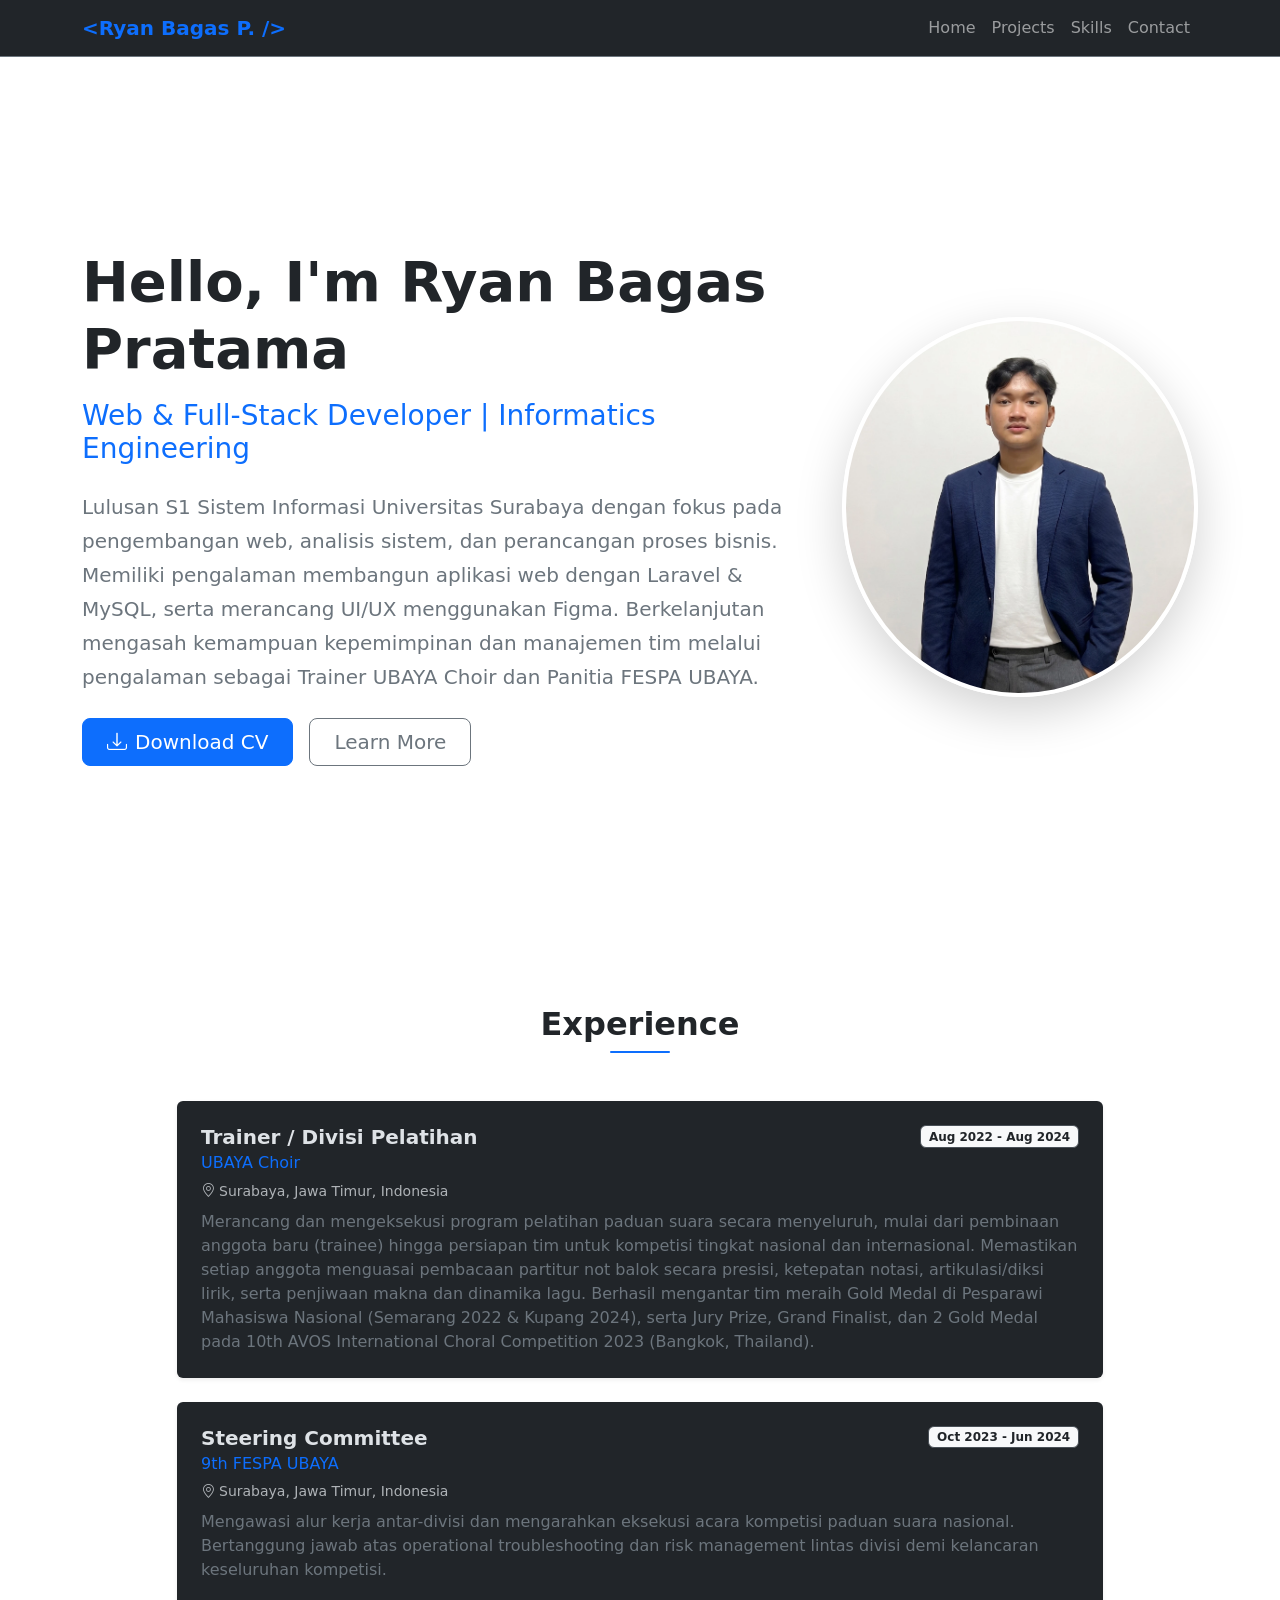
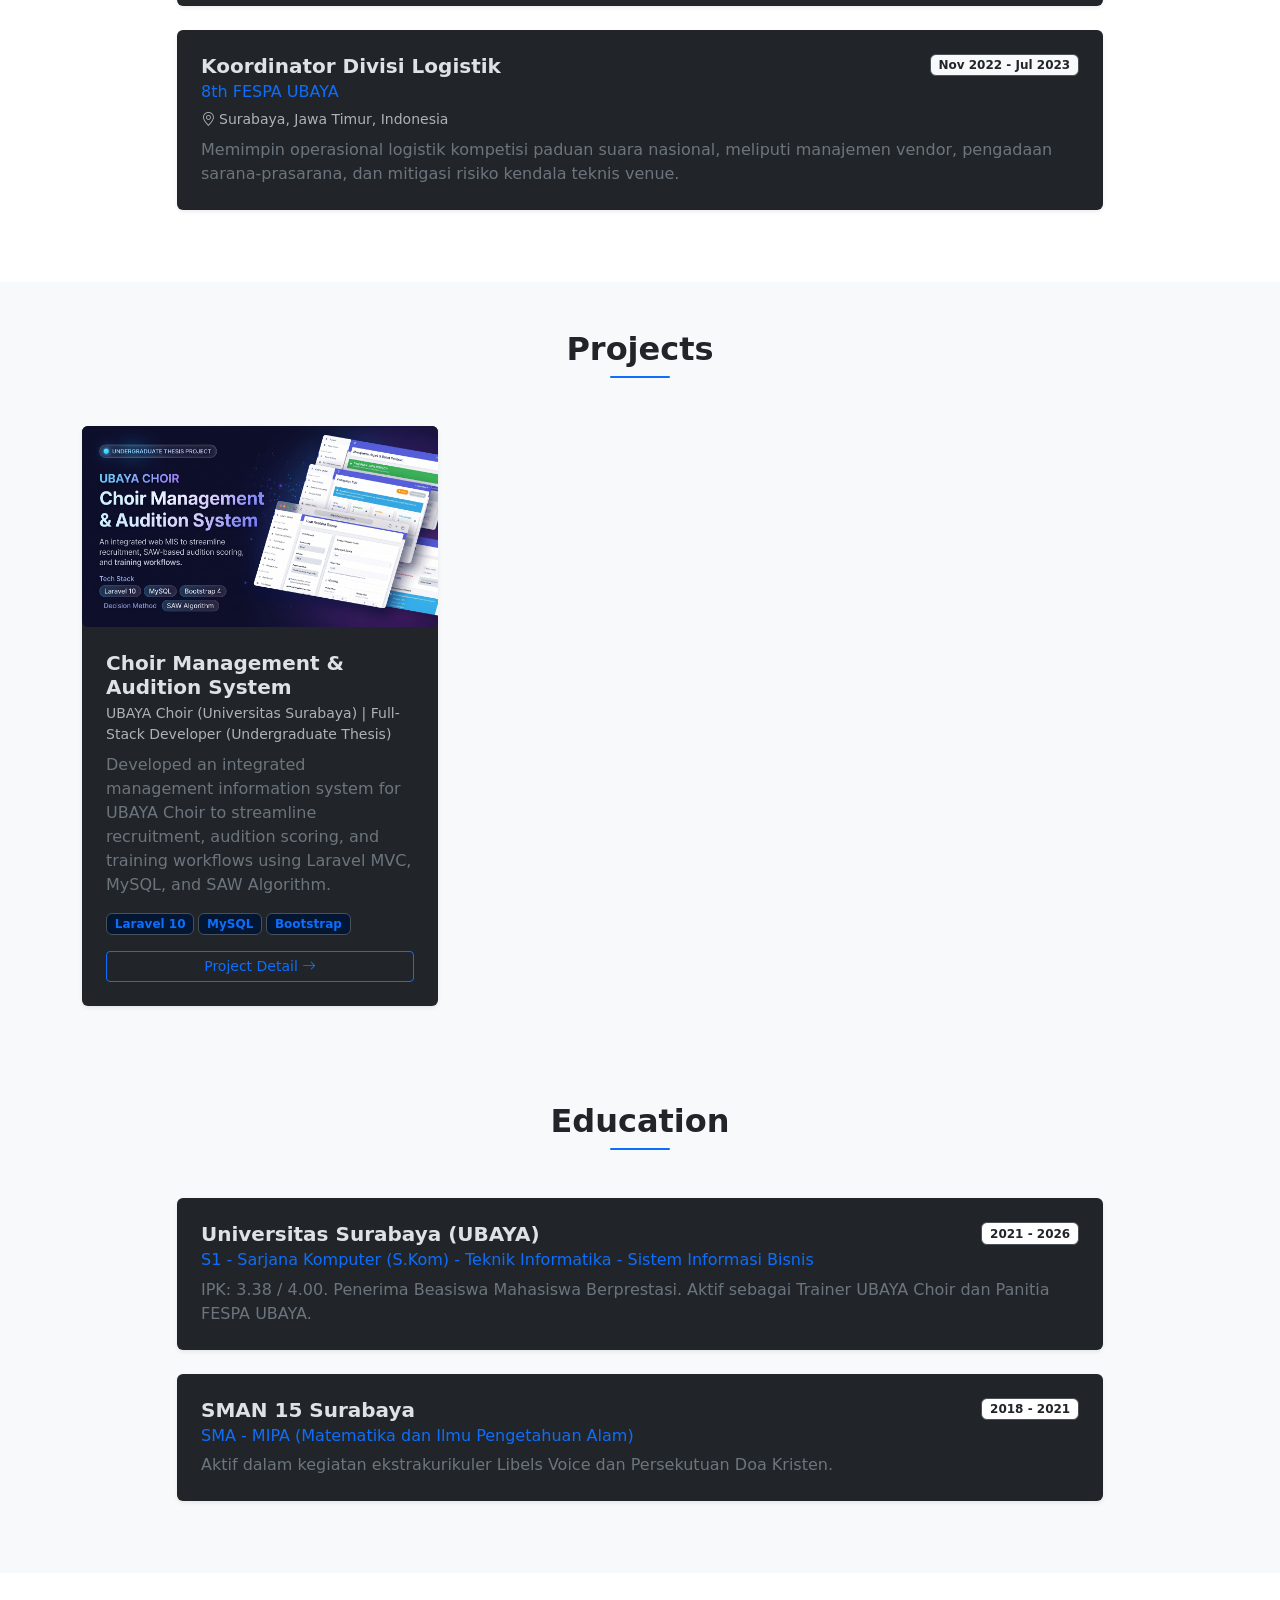
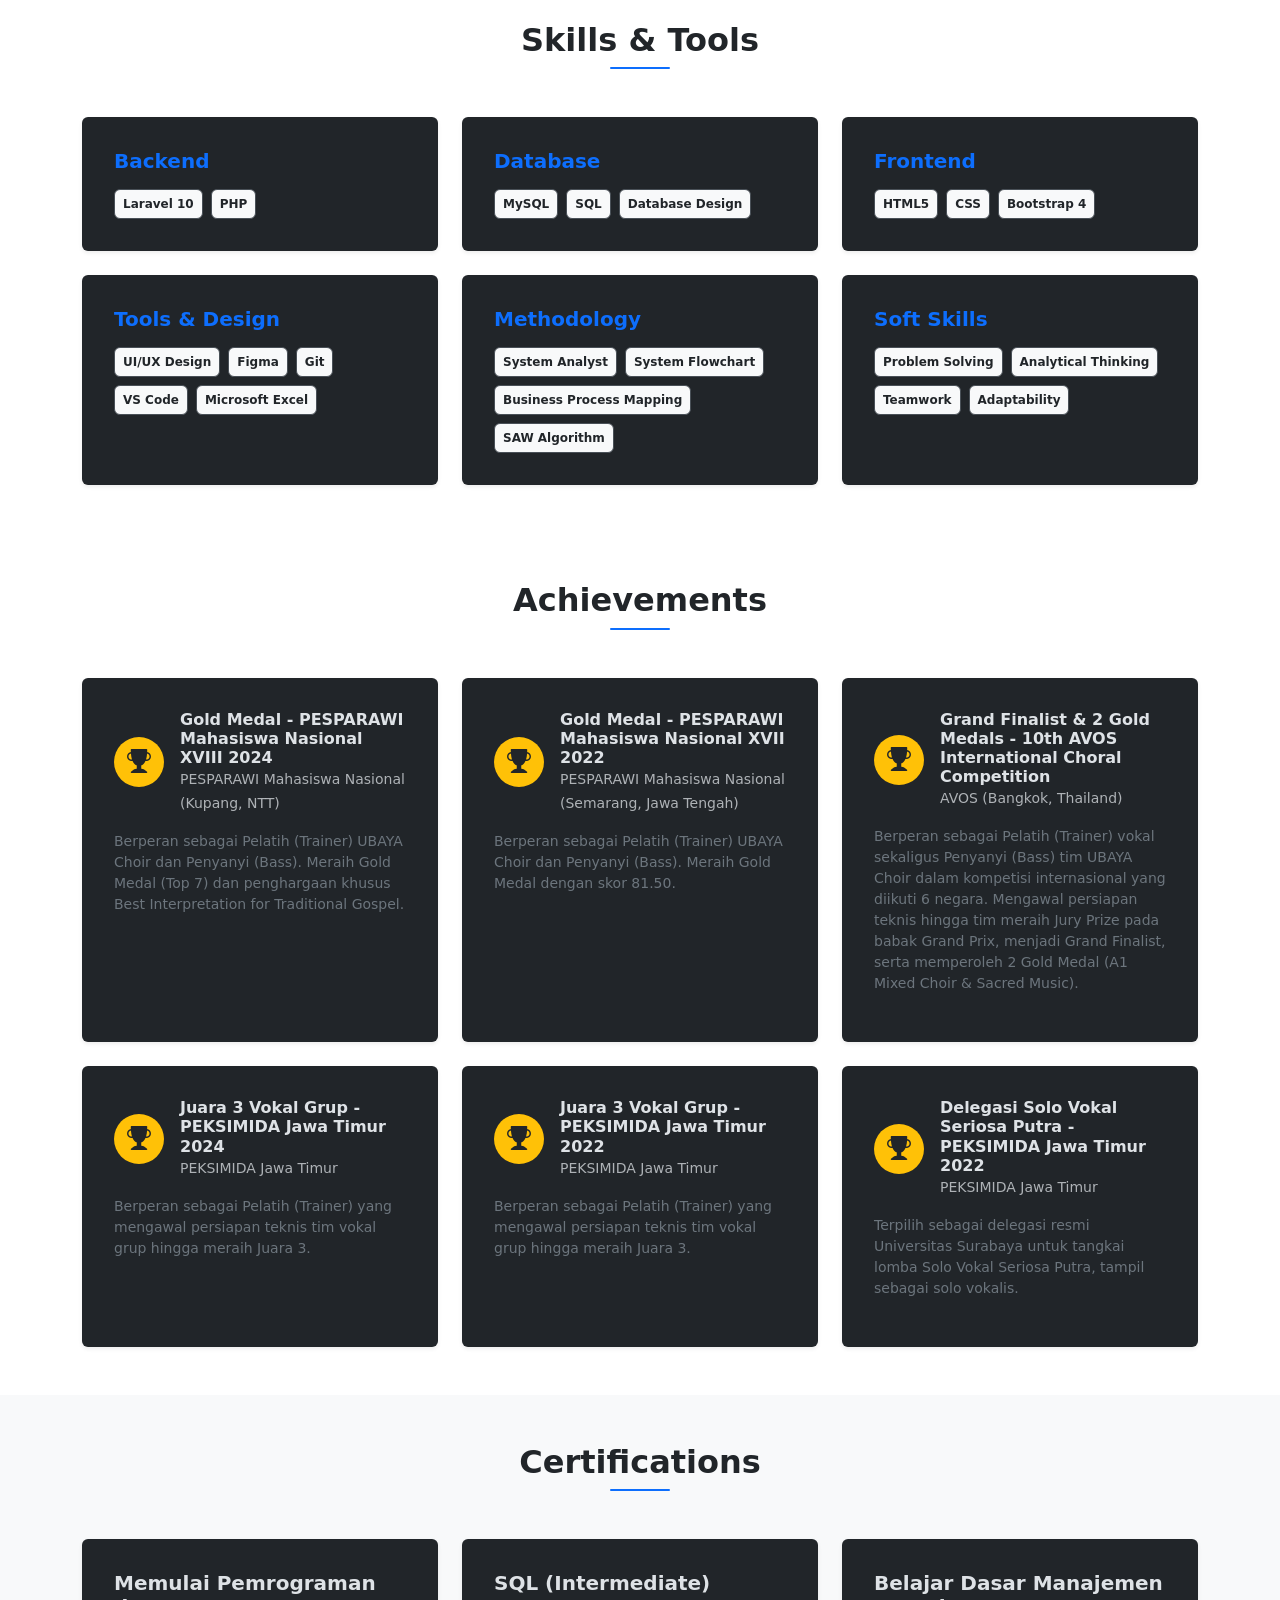
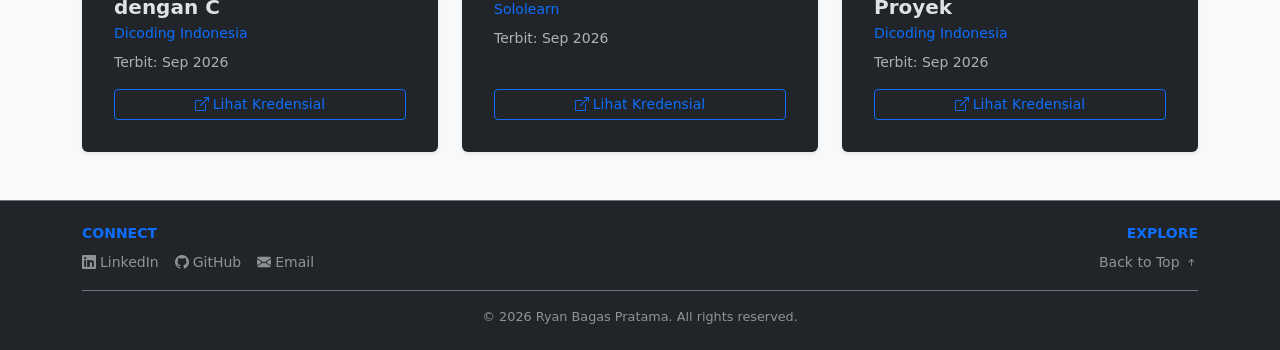
==== index.html @ ab8c00e1 "Update project detail layout and data" ====
<!doctype html>
<html lang="id" data-bs-theme="dark">
  <head>
    <meta charset="UTF-8" />
    <meta name="viewport" content="width=device-width, initial-scale=1.0" />
    <title>Portofolio Developer</title>

    <!-- Bootstrap 5.3 CSS CDN -->
    <link
      href="https://cdn.jsdelivr.net/npm/bootstrap@5.3.3/dist/css/bootstrap.min.css"
      rel="stylesheet"
    />
    <!-- Bootstrap Icons -->
    <link
      rel="stylesheet"
      href="https://cdn.jsdelivr.net/npm/bootstrap-icons@1.11.3/font/bootstrap-icons.min.css"
    />

    <style>
      .hero-section {
        min-height: 80vh;
        display: flex;
        align-items: center;
      }

      .project-card {
        transition:
          transform 0.2s ease,
          box-shadow 0.2s ease;
      }

      .project-card:hover {
        transform: translateY(-5px);
      }
    </style>
  </head>

  <body>
    <!-- Navbar -->
    <nav
      class="navbar navbar-expand-lg navbar-dark bg-dark sticky-top border-bottom border-secondary"
    >
      <div class="container">
        <a class="navbar-brand fw-bold text-primary" href="#"
          >&lt;Ryan Bagas P. /&gt;</a
        >
        <button
          class="navbar-toggler"
          type="button"
          data-bs-toggle="collapse"
          data-bs-target="#navbarNav"
        >
          <span class="navbar-toggler-icon"></span>
        </button>
        <div class="collapse navbar-collapse" id="navbarNav">
          <ul class="navbar-nav ms-auto">
            <li class="nav-item">
              <a class="nav-link" href="#hero">Home</a>
            </li>
            <li class="nav-item">
              <a class="nav-link" href="#projects">Projects</a>
            </li>
            <li class="nav-item">
              <a class="nav-link" href="#skills">Skills</a>
            </li>
            <li class="nav-item">
              <a class="nav-link" href="#contact">Contact</a>
            </li>
          </ul>
        </div>
      </div>
    </nav>

    <!-- Main Content -->
    <main>
      <!-- Hero Section -->
      <section id="hero" class="d-flex align-items-center min-vh-100 bg-white">
        <div class="container py-5">
          <div class="row align-items-center">
            <div class="col-lg-8 col-md-7 mb-4 mb-lg-0">
              <h1 class="display-4 fw-bold mb-3 text-dark">
                Hello, I'm Ryan Bagas Pratama
              </h1>
              <h3 class="text-primary mb-4">
                Web & Full-Stack Developer | Informatics Engineering
              </h3>
              <p class="lead text-secondary mb-4" style="line-height: 1.7">
                Lulusan S1 Sistem Informasi Universitas Surabaya dengan fokus
                pada pengembangan web, analisis sistem, dan perancangan proses
                bisnis. Memiliki pengalaman membangun aplikasi web dengan
                Laravel & MySQL, serta merancang UI/UX menggunakan Figma.
                Berkelanjutan mengasah kemampuan kepemimpinan dan manajemen tim
                melalui pengalaman sebagai Trainer UBAYA Choir dan Panitia FESPA
                UBAYA.
              </p>

              <div class="d-flex flex-wrap gap-3 mt-4">
                <a
                  href="assets/resume.pdf"
                  download="CV_Ryan_Bagas_Pratama.pdf"
                  class="btn btn-primary btn-lg px-4 py-2"
                >
                  <i class="bi bi-download me-2"></i>Download CV
                </a>
                <a
                  href="about.html"
                  class="btn btn-outline-secondary btn-lg px-4 py-2"
                >
                  Learn More
                </a>
              </div>
            </div>

            <div class="col-lg-4 col-md-5 text-center">
              <img
                src="assets/images/profile.webp"
                alt="Ryan Bagas Pratama"
                class="img-fluid rounded-circle shadow-lg border border-4 border-white"
                style="width: 380px; height: 380px; object-fit: cover"
              />
            </div>
          </div>
        </div>
      </section>

      <!-- Experience Section -->
      <section id="experience" class="bg-white">
        <div class="container py-5">
          <div class="text-center mb-5">
            <h2 class="fw-bold text-dark mb-2">Experience</h2>
            <div
              class="bg-primary mx-auto rounded"
              style="width: 60px; height: 2px"
            ></div>
          </div>
          <div class="row justify-content-center">
            <div class="col-lg-10">
              <div class="timeline">
                <div class="card border-0 shadow-sm mb-4">
                  <div class="card-body p-4">
                    <div
                      class="d-flex justify-content-between align-items-start flex-wrap mb-2"
                    >
                      <div>
                        <h5 class="fw-bold mb-1">Trainer / Divisi Pelatihan</h5>
                        <h6 class="text-primary mb-0">UBAYA Choir</h6>
                      </div>
                      <span class="badge bg-light text-dark border">
                        Aug 2022 - Aug 2024
                      </span>
                    </div>
                    <p class="text-muted small mb-2">
                      <i class="bi bi-geo-alt me-1"></i>Surabaya, Jawa Timur,
                      Indonesia
                    </p>
                    <p class="card-text text-secondary mb-0">
                      Merancang dan mengeksekusi program pelatihan paduan suara
                      secara menyeluruh, mulai dari pembinaan anggota baru
                      (trainee) hingga persiapan tim untuk kompetisi tingkat
                      nasional dan internasional. Memastikan setiap anggota
                      menguasai pembacaan partitur not balok secara presisi,
                      ketepatan notasi, artikulasi/diksi lirik, serta penjiwaan
                      makna dan dinamika lagu. Berhasil mengantar tim meraih
                      Gold Medal di Pesparawi Mahasiswa Nasional (Semarang 2022
                      & Kupang 2024), serta Jury Prize, Grand Finalist, dan 2
                      Gold Medal pada 10th AVOS International Choral Competition
                      2023 (Bangkok, Thailand).
                    </p>
                  </div>
                </div>

                <div class="card border-0 shadow-sm mb-4">
                  <div class="card-body p-4">
                    <div
                      class="d-flex justify-content-between align-items-start flex-wrap mb-2"
                    >
                      <div>
                        <h5 class="fw-bold mb-1">Steering Committee</h5>
                        <h6 class="text-primary mb-0">9th FESPA UBAYA</h6>
                      </div>
                      <span class="badge bg-light text-dark border">
                        Oct 2023 - Jun 2024
                      </span>
                    </div>
                    <p class="text-muted small mb-2">
                      <i class="bi bi-geo-alt me-1"></i>Surabaya, Jawa Timur,
                      Indonesia
                    </p>
                    <p class="card-text text-secondary mb-0">
                      Mengawasi alur kerja antar-divisi dan mengarahkan eksekusi
                      acara kompetisi paduan suara nasional. Bertanggung jawab
                      atas operational troubleshooting dan risk management
                      lintas divisi demi kelancaran keseluruhan kompetisi.
                    </p>
                  </div>
                </div>

                <div class="card border-0 shadow-sm mb-4">
                  <div class="card-body p-4">
                    <div
                      class="d-flex justify-content-between align-items-start flex-wrap mb-2"
                    >
                      <div>
                        <h5 class="fw-bold mb-1">
                          Koordinator Divisi Logistik
                        </h5>
                        <h6 class="text-primary mb-0">8th FESPA UBAYA</h6>
                      </div>
                      <span class="badge bg-light text-dark border">
                        Nov 2022 - Jul 2023
                      </span>
                    </div>
                    <p class="text-muted small mb-2">
                      <i class="bi bi-geo-alt me-1"></i>Surabaya, Jawa Timur,
                      Indonesia
                    </p>
                    <p class="card-text text-secondary mb-0">
                      Memimpin operasional logistik kompetisi paduan suara
                      nasional, meliputi manajemen vendor, pengadaan
                      sarana-prasarana, dan mitigasi risiko kendala teknis
                      venue.
                    </p>
                  </div>
                </div>
              </div>
            </div>
          </div>
        </div>
      </section>

      <!-- Projects Section -->
      <section id="projects" class="bg-light">
        <div class="container py-5">
          <div class="text-center mb-5">
            <h2 class="fw-bold text-dark mb-2">Projects</h2>
            <div
              class="bg-primary mx-auto rounded"
              style="width: 60px; height: 2px"
            ></div>
          </div>
          <div class="row g-4">
            <div class="col-md-6 col-lg-4">
              <div class="card border-0 shadow-sm h-100 project-card">
                <div class="ratio ratio-16x9">
                  <img
                    src="assets/images/ubaya-choir-thumbnail.webp"
                    class="img-fluid rounded w-100"
                    alt="Choir Management & Audition System"
                    style="
                      object-fit: cover;
                      image-rendering: -webkit-optimize-contrast;
                      image-rendering: crisp-edges;
                    "
                  />
                </div>
                <div class="card-body d-flex flex-column p-4">
                  <h5 class="card-title fw-bold mb-1">
                    Choir Management & Audition System
                  </h5>
                  <p class="text-muted small mb-2">
                    UBAYA Choir (Universitas Surabaya) | Full-Stack Developer
                    (Undergraduate Thesis)
                  </p>
                  <p class="card-text text-secondary mb-3 flex-grow-1">
                    Developed an integrated management information system for
                    UBAYA Choir to streamline recruitment, audition scoring, and
                    training workflows using Laravel MVC, MySQL, and SAW
                    Algorithm.
                  </p>

                  <div class="mb-3 d-flex flex-wrap gap-1">
                    <span
                      class="badge bg-primary-subtle text-primary border"
                      style="font-size: 0.75rem"
                      >Laravel 10</span
                    >
                    <span
                      class="badge bg-primary-subtle text-primary border"
                      style="font-size: 0.75rem"
                      >MySQL</span
                    >
                    <span
                      class="badge bg-primary-subtle text-primary border"
                      style="font-size: 0.75rem"
                      >Bootstrap</span
                    >
                  </div>

                  <a
                    href="project-detail.html?id=ubaya-choir"
                    class="btn btn-outline-primary btn-sm mt-auto w-100"
                  >
                    Project Detail<i class="bi bi-arrow-right ms-1"></i>
                  </a>
                </div>
              </div>
            </div>
          </div>
        </div>
      </section>

      <!-- Education Section -->
      <section id="education" class="bg-light">
        <div class="container py-5">
          <div class="text-center mb-5">
            <h2 class="fw-bold text-dark mb-2">Education</h2>
            <div
              class="bg-primary mx-auto rounded"
              style="width: 60px; height: 2px"
            ></div>
          </div>
          <div class="row justify-content-center">
            <div class="col-lg-10">
              <div class="card border-0 shadow-sm mb-4">
                <div class="card-body p-4">
                  <div
                    class="d-flex justify-content-between align-items-start flex-wrap mb-2"
                  >
                    <div>
                      <h5 class="fw-bold mb-1">Universitas Surabaya (UBAYA)</h5>
                      <h6 class="text-primary mb-0">
                        S1 - Sarjana Komputer (S.Kom) - Teknik Informatika -
                        Sistem Informasi Bisnis
                      </h6>
                    </div>
                    <span class="badge bg-white text-dark border">
                      2021 - 2026
                    </span>
                  </div>
                  <p class="card-text text-secondary mt-2 mb-0">
                    IPK: 3.38 / 4.00. Penerima Beasiswa Mahasiswa Berprestasi.
                    Aktif sebagai Trainer UBAYA Choir dan Panitia FESPA UBAYA.
                  </p>
                </div>
              </div>

              <div class="card border-0 shadow-sm mb-4">
                <div class="card-body p-4">
                  <div
                    class="d-flex justify-content-between align-items-start flex-wrap mb-2"
                  >
                    <div>
                      <h5 class="fw-bold mb-1">SMAN 15 Surabaya</h5>
                      <h6 class="text-primary mb-0">
                        SMA - MIPA (Matematika dan Ilmu Pengetahuan Alam)
                      </h6>
                    </div>
                    <span class="badge bg-white text-dark border">
                      2018 - 2021
                    </span>
                  </div>
                  <p class="card-text text-secondary mt-2 mb-0">
                    Aktif dalam kegiatan ekstrakurikuler Libels Voice dan
                    Persekutuan Doa Kristen.
                  </p>
                </div>
              </div>
            </div>
          </div>
        </div>
      </section>

      <!-- Skills Section -->
      <section id="skills" class="bg-white">
        <div class="container py-5">
          <div class="text-center mb-5">
            <h2 class="fw-bold text-dark mb-2">Skills & Tools</h2>
            <div
              class="bg-primary mx-auto rounded"
              style="width: 60px; height: 2px"
            ></div>
          </div>
          <div class="row g-4">
            <div class="col-md-6 col-lg-4">
              <div class="card border-0 shadow-sm h-100 p-3">
                <div class="card-body">
                  <h5 class="fw-bold mb-3 text-primary">Backend</h5>
                  <div class="d-flex flex-wrap gap-2">
                    <span class="badge bg-light text-dark border p-2"
                      >Laravel 10</span
                    >
                    <span class="badge bg-light text-dark border p-2">PHP</span>
                  </div>
                </div>
              </div>
            </div>

            <div class="col-md-6 col-lg-4">
              <div class="card border-0 shadow-sm h-100 p-3">
                <div class="card-body">
                  <h5 class="fw-bold mb-3 text-primary">Database</h5>
                  <div class="d-flex flex-wrap gap-2">
                    <span class="badge bg-light text-dark border p-2"
                      >MySQL</span
                    >
                    <span class="badge bg-light text-dark border p-2">SQL</span>
                    <span class="badge bg-light text-dark border p-2"
                      >Database Design</span
                    >
                  </div>
                </div>
              </div>
            </div>

            <div class="col-md-6 col-lg-4">
              <div class="card border-0 shadow-sm h-100 p-3">
                <div class="card-body">
                  <h5 class="fw-bold mb-3 text-primary">Frontend</h5>
                  <div class="d-flex flex-wrap gap-2">
                    <span class="badge bg-light text-dark border p-2"
                      >HTML5</span
                    >
                    <span class="badge bg-light text-dark border p-2">CSS</span>
                    <span class="badge bg-light text-dark border p-2"
                      >Bootstrap 4</span
                    >
                  </div>
                </div>
              </div>
            </div>

            <div class="col-md-6 col-lg-4">
              <div class="card border-0 shadow-sm h-100 p-3">
                <div class="card-body">
                  <h5 class="fw-bold mb-3 text-primary">Tools & Design</h5>
                  <div class="d-flex flex-wrap gap-2">
                    <span class="badge bg-light text-dark border p-2"
                      >UI/UX Design</span
                    >
                    <span class="badge bg-light text-dark border p-2"
                      >Figma</span
                    >
                    <span class="badge bg-light text-dark border p-2">Git</span>
                    <span class="badge bg-light text-dark border p-2"
                      >VS Code</span
                    >
                    <span class="badge bg-light text-dark border p-2"
                      >Microsoft Excel</span
                    >
                  </div>
                </div>
              </div>
            </div>

            <div class="col-md-6 col-lg-4">
              <div class="card border-0 shadow-sm h-100 p-3">
                <div class="card-body">
                  <h5 class="fw-bold mb-3 text-primary">Methodology</h5>
                  <div class="d-flex flex-wrap gap-2">
                    <span class="badge bg-light text-dark border p-2"
                      >System Analyst</span
                    >
                    <span class="badge bg-light text-dark border p-2"
                      >System Flowchart</span
                    >
                    <span class="badge bg-light text-dark border p-2"
                      >Business Process Mapping</span
                    >
                    <span class="badge bg-light text-dark border p-2"
                      >SAW Algorithm</span
                    >
                  </div>
                </div>
              </div>
            </div>

            <div class="col-md-6 col-lg-4">
              <div class="card border-0 shadow-sm h-100 p-3">
                <div class="card-body">
                  <h5 class="fw-bold mb-3 text-primary">Soft Skills</h5>
                  <div class="d-flex flex-wrap gap-2">
                    <span class="badge bg-light text-dark border p-2"
                      >Problem Solving</span
                    >
                    <span class="badge bg-light text-dark border p-2"
                      >Analytical Thinking</span
                    >
                    <span class="badge bg-light text-dark border p-2"
                      >Teamwork</span
                    >
                    <span class="badge bg-light text-dark border p-2"
                      >Adaptability</span
                    >
                  </div>
                </div>
              </div>
            </div>
          </div>
        </div>
      </section>

      <!-- Achievements Section -->
      <section id="achievements" class="bg-white">
        <div class="container py-5">
          <div class="text-center mb-5">
            <h2 class="fw-bold text-dark mb-2">Achievements</h2>
            <div
              class="bg-primary mx-auto rounded"
              style="width: 60px; height: 2px"
            ></div>
          </div>

          <div class="row g-4">
            <div class="col-md-6 col-lg-4">
              <div class="card border-0 shadow-sm h-100 p-3">
                <div class="card-body d-flex flex-column">
                  <div class="d-flex align-items-center gap-3 mb-3">
                    <div
                      class="bg-warning text-dark rounded-circle d-flex align-items-center justify-content-center flex-shrink-0"
                      style="width: 50px; height: 50px; font-size: 1.5rem"
                    >
                      <i class="bi bi-trophy-fill"></i>
                    </div>
                    <div>
                      <h6 class="fw-bold mb-0">
                        Gold Medal - PESPARAWI Mahasiswa Nasional XVIII 2024
                      </h6>
                      <small class="text-muted"
                        >PESPARAWI Mahasiswa Nasional (Kupang, NTT)</small
                      >
                    </div>
                  </div>

                  <p class="card-text text-secondary small mb-3 flex-grow-1">
                    Berperan sebagai Pelatih (Trainer) UBAYA Choir dan Penyanyi
                    (Bass). Meraih Gold Medal (Top 7) dan penghargaan khusus
                    Best Interpretation for Traditional Gospel.
                  </p>
                </div>
              </div>
            </div>

            <div class="col-md-6 col-lg-4">
              <div class="card border-0 shadow-sm h-100 p-3">
                <div class="card-body d-flex flex-column">
                  <div class="d-flex align-items-center gap-3 mb-3">
                    <div
                      class="bg-warning text-dark rounded-circle d-flex align-items-center justify-content-center flex-shrink-0"
                      style="width: 50px; height: 50px; font-size: 1.5rem"
                    >
                      <i class="bi bi-trophy-fill"></i>
                    </div>
                    <div>
                      <h6 class="fw-bold mb-0">
                        Gold Medal - PESPARAWI Mahasiswa Nasional XVII 2022
                      </h6>
                      <small class="text-muted"
                        >PESPARAWI Mahasiswa Nasional (Semarang, Jawa
                        Tengah)</small
                      >
                    </div>
                  </div>

                  <p class="card-text text-secondary small mb-3 flex-grow-1">
                    Berperan sebagai Pelatih (Trainer) UBAYA Choir dan Penyanyi
                    (Bass). Meraih Gold Medal dengan skor 81.50.
                  </p>
                </div>
              </div>
            </div>

            <div class="col-md-6 col-lg-4">
              <div class="card border-0 shadow-sm h-100 p-3">
                <div class="card-body d-flex flex-column">
                  <div class="d-flex align-items-center gap-3 mb-3">
                    <div
                      class="bg-warning text-dark rounded-circle d-flex align-items-center justify-content-center flex-shrink-0"
                      style="width: 50px; height: 50px; font-size: 1.5rem"
                    >
                      <i class="bi bi-trophy-fill"></i>
                    </div>
                    <div>
                      <h6 class="fw-bold mb-0">
                        Grand Finalist & 2 Gold Medals - 10th AVOS International
                        Choral Competition
                      </h6>
                      <small class="text-muted">AVOS (Bangkok, Thailand)</small>
                    </div>
                  </div>

                  <p class="card-text text-secondary small mb-3 flex-grow-1">
                    Berperan sebagai Pelatih (Trainer) vokal sekaligus Penyanyi
                    (Bass) tim UBAYA Choir dalam kompetisi internasional yang
                    diikuti 6 negara. Mengawal persiapan teknis hingga tim
                    meraih Jury Prize pada babak Grand Prix, menjadi Grand
                    Finalist, serta memperoleh 2 Gold Medal (A1 Mixed Choir &
                    Sacred Music).
                  </p>
                </div>
              </div>
            </div>

            <div class="col-md-6 col-lg-4">
              <div class="card border-0 shadow-sm h-100 p-3">
                <div class="card-body d-flex flex-column">
                  <div class="d-flex align-items-center gap-3 mb-3">
                    <div
                      class="bg-warning text-dark rounded-circle d-flex align-items-center justify-content-center flex-shrink-0"
                      style="width: 50px; height: 50px; font-size: 1.5rem"
                    >
                      <i class="bi bi-trophy-fill"></i>
                    </div>
                    <div>
                      <h6 class="fw-bold mb-0">
                        Juara 3 Vokal Grup - PEKSIMIDA Jawa Timur 2024
                      </h6>
                      <small class="text-muted">PEKSIMIDA Jawa Timur</small>
                    </div>
                  </div>

                  <p class="card-text text-secondary small mb-3 flex-grow-1">
                    Berperan sebagai Pelatih (Trainer) yang mengawal persiapan
                    teknis tim vokal grup hingga meraih Juara 3.
                  </p>
                </div>
              </div>
            </div>

            <div class="col-md-6 col-lg-4">
              <div class="card border-0 shadow-sm h-100 p-3">
                <div class="card-body d-flex flex-column">
                  <div class="d-flex align-items-center gap-3 mb-3">
                    <div
                      class="bg-warning text-dark rounded-circle d-flex align-items-center justify-content-center flex-shrink-0"
                      style="width: 50px; height: 50px; font-size: 1.5rem"
                    >
                      <i class="bi bi-trophy-fill"></i>
                    </div>
                    <div>
                      <h6 class="fw-bold mb-0">
                        Juara 3 Vokal Grup - PEKSIMIDA Jawa Timur 2022
                      </h6>
                      <small class="text-muted">PEKSIMIDA Jawa Timur</small>
                    </div>
                  </div>

                  <p class="card-text text-secondary small mb-3 flex-grow-1">
                    Berperan sebagai Pelatih (Trainer) yang mengawal persiapan
                    teknis tim vokal grup hingga meraih Juara 3.
                  </p>
                </div>
              </div>
            </div>

            <div class="col-md-6 col-lg-4">
              <div class="card border-0 shadow-sm h-100 p-3">
                <div class="card-body d-flex flex-column">
                  <div class="d-flex align-items-center gap-3 mb-3">
                    <div
                      class="bg-warning text-dark rounded-circle d-flex align-items-center justify-content-center flex-shrink-0"
                      style="width: 50px; height: 50px; font-size: 1.5rem"
                    >
                      <i class="bi bi-trophy-fill"></i>
                    </div>
                    <div>
                      <h6 class="fw-bold mb-0">
                        Delegasi Solo Vokal Seriosa Putra - PEKSIMIDA Jawa Timur
                        2022
                      </h6>
                      <small class="text-muted">PEKSIMIDA Jawa Timur</small>
                    </div>
                  </div>

                  <p class="card-text text-secondary small mb-3 flex-grow-1">
                    Terpilih sebagai delegasi resmi Universitas Surabaya untuk
                    tangkai lomba Solo Vokal Seriosa Putra, tampil sebagai solo
                    vokalis.
                  </p>
                </div>
              </div>
            </div>
          </div>
        </div>
      </section>

      <!-- Certifications Section -->
      <section id="certifications" class="bg-light">
        <div class="container py-5">
          <div class="text-center mb-5">
            <h2 class="fw-bold text-dark mb-2">Certifications</h2>
            <div
              class="bg-primary mx-auto rounded"
              style="width: 60px; height: 2px"
            ></div>
          </div>
          <div class="row g-4">
            <div class="col-md-6 col-lg-4">
              <div class="card border-0 shadow-sm h-100 p-3">
                <div class="card-body d-flex flex-column">
                  <h5 class="fw-bold mb-1">Memulai Pemrograman dengan C</h5>
                  <p class="text-primary small mb-2">Dicoding Indonesia</p>
                  <p class="text-muted small mb-3">Terbit: Sep 2026</p>
                  <a
                    href="https://www.dicoding.com/certificates/81P2K831QXOY"
                    target="_blank"
                    class="btn btn-sm btn-outline-primary mt-auto"
                  >
                    <i class="bi bi-box-arrow-up-right me-1"></i>Lihat
                    Kredensial
                  </a>
                </div>
              </div>
            </div>

            <div class="col-md-6 col-lg-4">
              <div class="card border-0 shadow-sm h-100 p-3">
                <div class="card-body d-flex flex-column">
                  <h5 class="fw-bold mb-1">SQL (Intermediate)</h5>
                  <p class="text-primary small mb-2">Sololearn</p>
                  <p class="text-muted small mb-3">Terbit: Sep 2026</p>
                  <a
                    href="https://www.sololearn.com/certificates/CC-AMDBE2B5"
                    target="_blank"
                    class="btn btn-sm btn-outline-primary mt-auto"
                  >
                    <i class="bi bi-box-arrow-up-right me-1"></i>Lihat
                    Kredensial
                  </a>
                </div>
              </div>
            </div>

            <div class="col-md-6 col-lg-4">
              <div class="card border-0 shadow-sm h-100 p-3">
                <div class="card-body d-flex flex-column">
                  <h5 class="fw-bold mb-1">Belajar Dasar Manajemen Proyek</h5>
                  <p class="text-primary small mb-2">Dicoding Indonesia</p>
                  <p class="text-muted small mb-3">Terbit: Sep 2026</p>
                  <a
                    href="https://www.dicoding.com/certificates/4EXGJ990EXRL"
                    target="_blank"
                    class="btn btn-sm btn-outline-primary mt-auto"
                  >
                    <i class="bi bi-box-arrow-up-right me-1"></i>Lihat
                    Kredensial
                  </a>
                </div>
              </div>
            </div>
          </div>
        </div>
      </section>
    </main>

    <!-- Footer Ringkas & Ramping -->
    <footer
      id="contact"
      class="py-4 bg-dark border-top border-secondary text-white"
    >
      <div class="container">
        <div class="row g-3 justify-content-between align-items-center">
          <!-- Kolom 1: Connect -->
          <div class="col-md-7 text-center text-md-start">
            <h6
              class="fw-bold text-uppercase tracking-wider text-primary mb-2 small"
            >
              Connect
            </h6>
            <ul
              class="list-unstyled d-flex flex-wrap justify-content-center justify-content-md-start gap-3 mb-0"
            >
              <li>
                <a
                  href="https://linkedin.com/in/ryan-bagas-pratama"
                  target="_blank"
                  class="text-white-50 text-decoration-none hover-white d-inline-flex align-items-center small"
                >
                  <i class="bi bi-linkedin me-1"></i>
                  LinkedIn
                </a>
              </li>
              <li>
                <a
                  href="https://github.com/ryanbagas18"
                  target="_blank"
                  class="text-white-50 text-decoration-none hover-white d-inline-flex align-items-center small"
                >
                  <i class="bi bi-github me-1"></i>
                  GitHub
                </a>
              </li>
              <li>
                <a
                  href="https://mail.google.com/mail/?view=cm&fs=1&to=ryanbagaspratama18@gmail.com"
                  target="_blank"
                  class="text-white-50 text-decoration-none hover-white d-inline-flex align-items-center small"
                >
                  <i class="bi bi-envelope-fill me-1"></i>
                  Email
                </a>
              </li>
            </ul>
          </div>

          <!-- Kolom 2: Explore -->
          <div class="col-md-4 text-center text-md-end">
            <h6
              class="fw-bold text-uppercase tracking-wider text-primary mb-2 small"
            >
              Explore
            </h6>
            <ul class="list-unstyled d-flex flex-column gap-1 mb-0">
              <li>
                <a
                  href="#hero"
                  class="text-white-50 text-decoration-none hover-white small"
                >
                  Back to Top <i class="bi bi-arrow-up-short"></i>
                </a>
              </li>
            </ul>
          </div>
        </div>

        <!-- Copyright Line -->
        <div
          class="border-top border-secondary mt-3 pt-3 text-center text-white-50 small"
          style="font-size: 0.8rem"
        >
          &copy; 2026 Ryan Bagas Pratama. All rights reserved.
        </div>
      </div>
    </footer>

    <script src="https://cdn.jsdelivr.net/npm/bootstrap@5.3.3/dist/js/bootstrap.bundle.min.js"></script>
  </body>
</html>
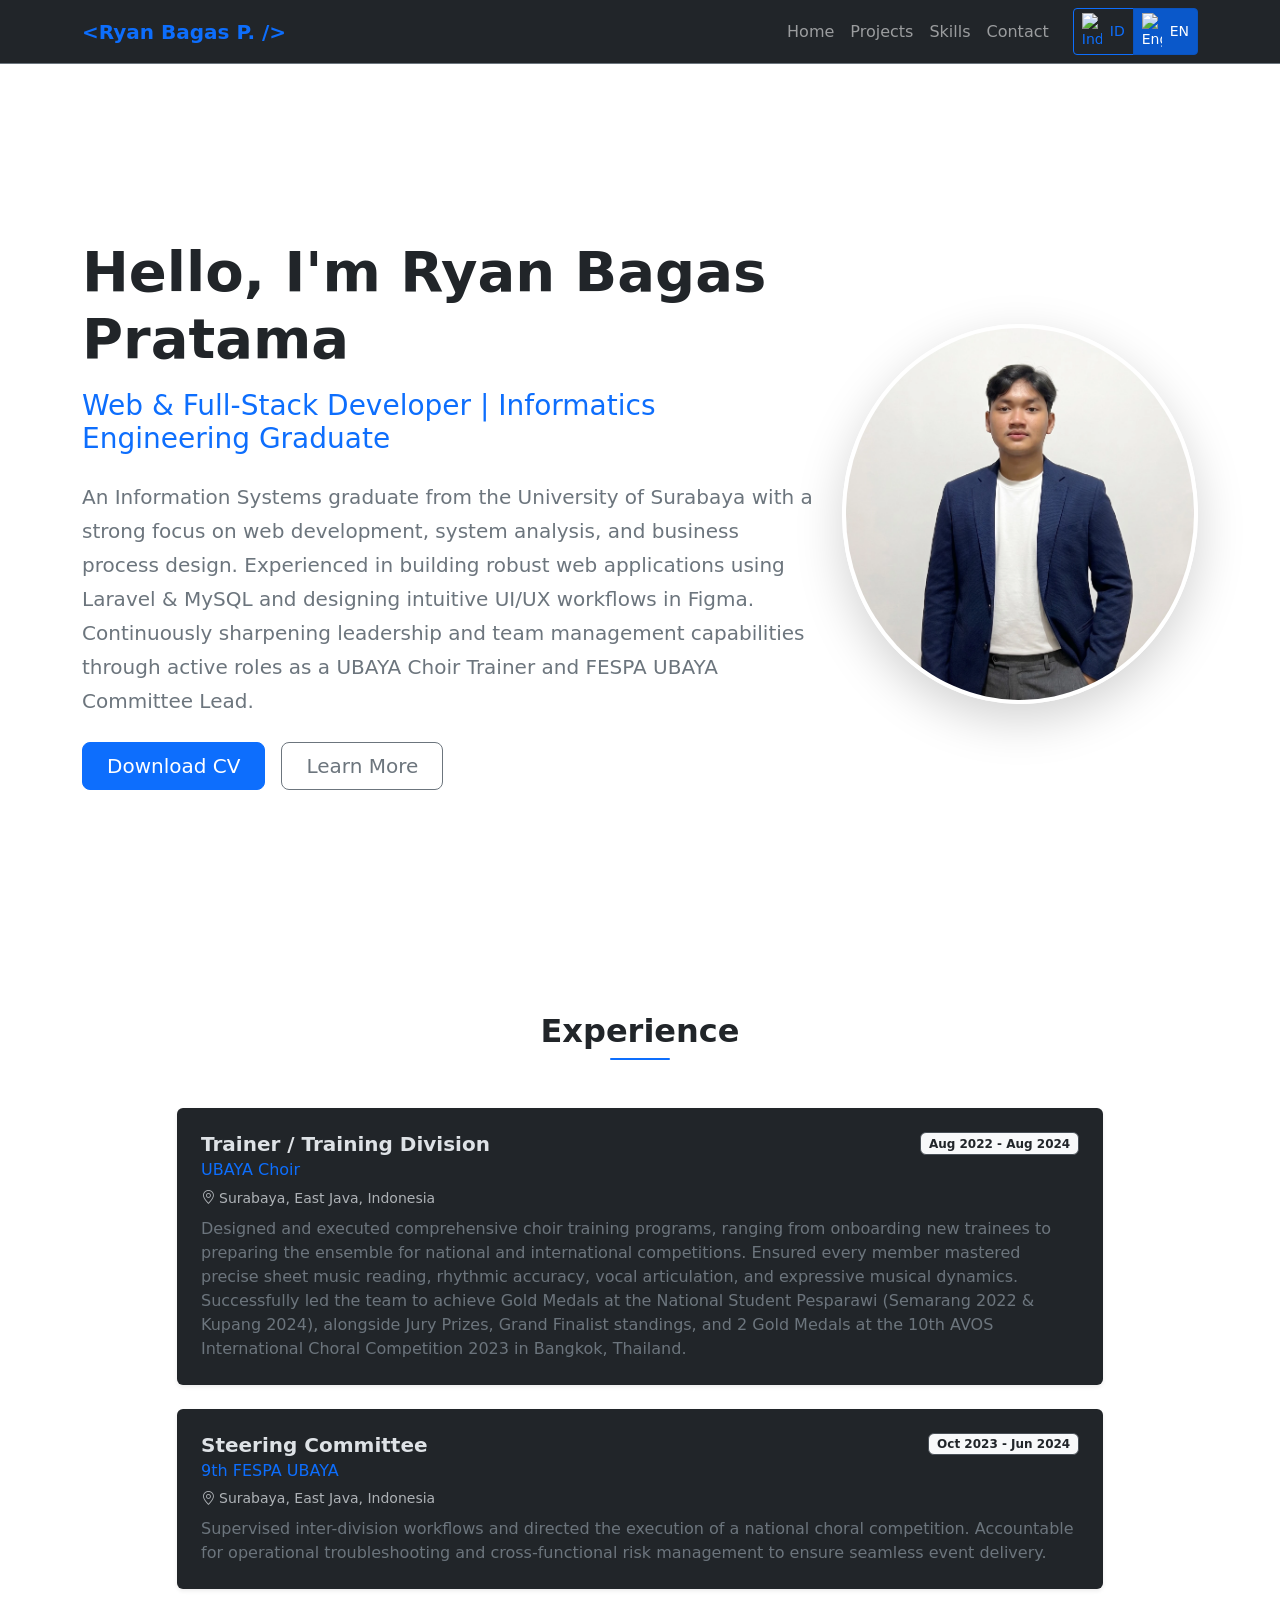
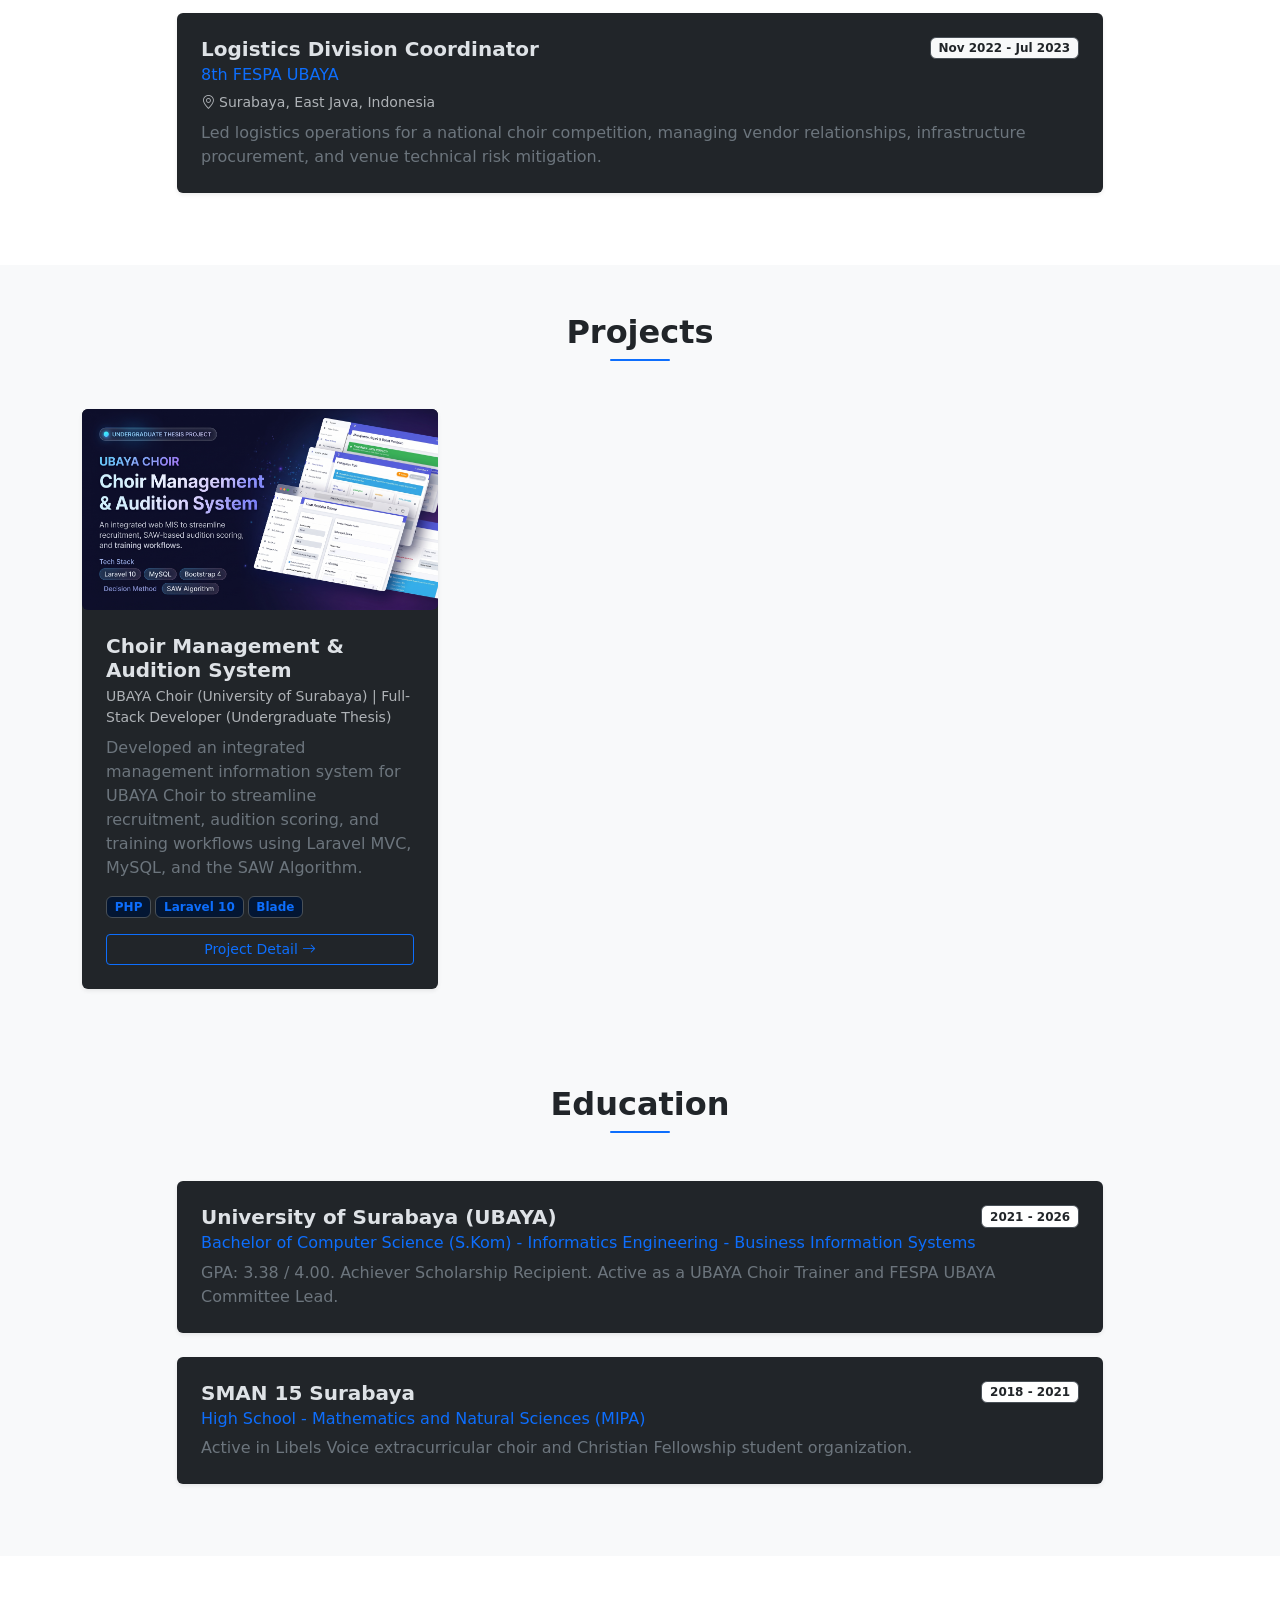
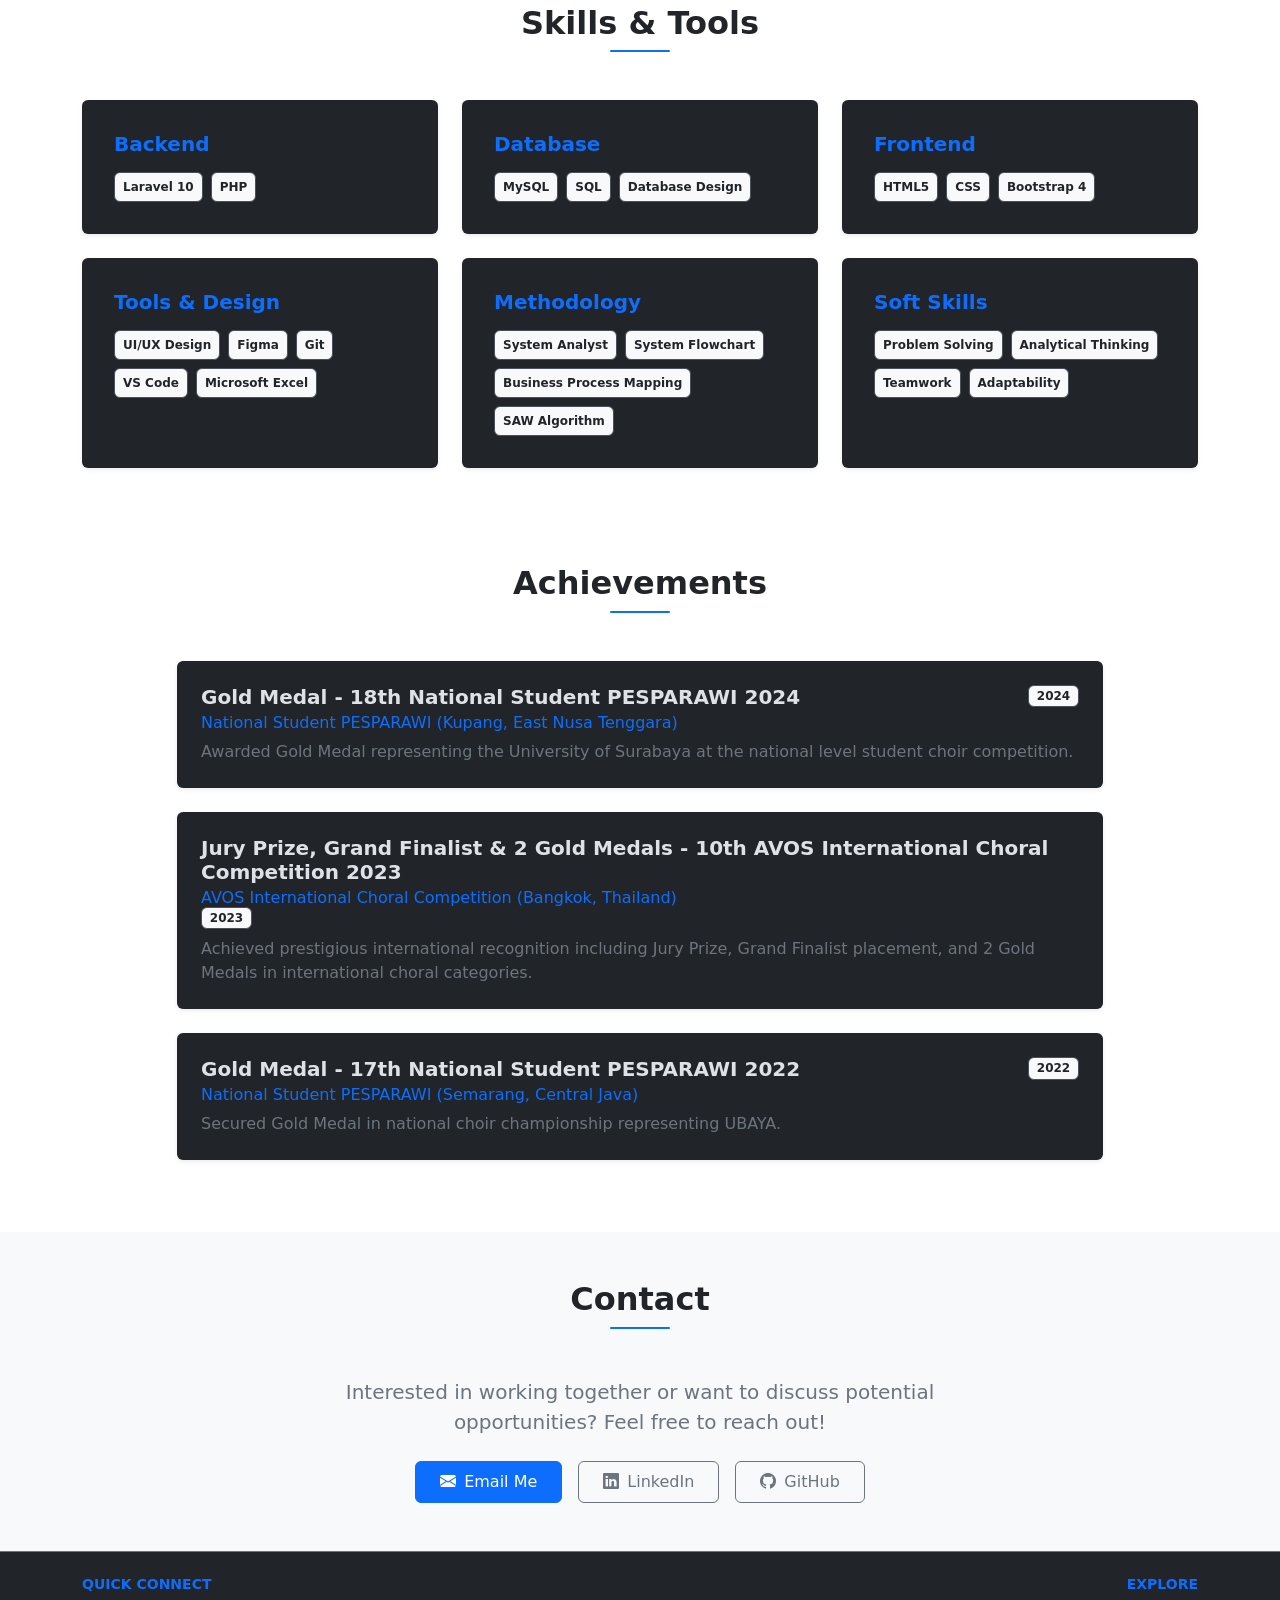
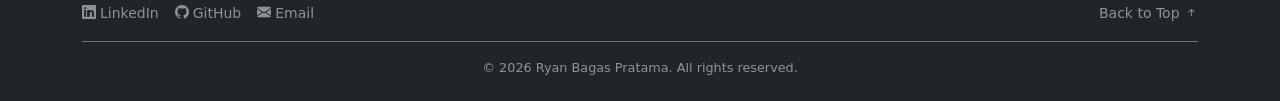
==== commit e22f2f40: "backup 27/10" ====
--- a/index.html
+++ b/index.html
@@ -1,9 +1,9 @@
 <!doctype html>
-<html lang="id" data-bs-theme="dark">
+<html lang="en" data-bs-theme="dark">
   <head>
     <meta charset="UTF-8" />
     <meta name="viewport" content="width=device-width, initial-scale=1.0" />
-    <title>Portofolio Developer</title>
+    <title>Ryan Bagas Pratama - Developer Portfolio</title>
 
     <!-- Bootstrap 5.3 CSS CDN -->
     <link
@@ -53,18 +53,28 @@
           <span class="navbar-toggler-icon"></span>
         </button>
         <div class="collapse navbar-collapse" id="navbarNav">
-          <ul class="navbar-nav ms-auto">
+          <ul class="navbar-nav ms-auto align-items-center">
             <li class="nav-item">
-              <a class="nav-link" href="#hero">Home</a>
+              <a class="nav-link" href="#hero" data-i18n="nav-home">Home</a>
             </li>
             <li class="nav-item">
-              <a class="nav-link" href="#projects">Projects</a>
+              <a class="nav-link" href="#projects" data-i18n="nav-projects">Projects</a>
             </li>
             <li class="nav-item">
-              <a class="nav-link" href="#skills">Skills</a>
+              <a class="nav-link" href="#skills" data-i18n="nav-skills">Skills</a>
             </li>
             <li class="nav-item">
-              <a class="nav-link" href="#contact">Contact</a>
+              <a class="nav-link" href="#contact" data-i18n="nav-contact">Contact</a>
+            </li>
+            <li class="nav-item ms-lg-3 mt-3 mt-lg-0">
+              <div class="btn-group btn-group-sm" role="group" aria-label="Language Switcher">
+                <button type="button" class="btn btn-outline-primary lang-switcher d-flex align-items-center gap-2" data-lang="id">
+                  <img src="https://flagcdn.com/w20/id.png" srcset="https://flagcdn.com/w40/id.png 2x" width="20" alt="Indonesia" style="pointer-events: none;"> ID
+                </button>
+                <button type="button" class="btn btn-outline-primary lang-switcher d-flex align-items-center gap-2" data-lang="en">
+                  <img src="https://flagcdn.com/w20/gb.png" srcset="https://flagcdn.com/w40/gb.png 2x" width="20" alt="English" style="pointer-events: none;"> EN
+                </button>
+              </div>
             </li>
           </ul>
         </div>
@@ -78,20 +88,14 @@
         <div class="container py-5">
           <div class="row align-items-center">
             <div class="col-lg-8 col-md-7 mb-4 mb-lg-0">
-              <h1 class="display-4 fw-bold mb-3 text-dark">
+              <h1 class="display-4 fw-bold mb-3 text-dark" data-i18n="hero-greeting">
                 Hello, I'm Ryan Bagas Pratama
               </h1>
-              <h3 class="text-primary mb-4">
-                Web & Full-Stack Developer | Informatics Engineering
+              <h3 class="text-primary mb-4" data-i18n="hero-title">
+                Web & Full-Stack Developer | Informatics Engineering Graduate
               </h3>
-              <p class="lead text-secondary mb-4" style="line-height: 1.7">
-                Lulusan S1 Sistem Informasi Universitas Surabaya dengan fokus
-                pada pengembangan web, analisis sistem, dan perancangan proses
-                bisnis. Memiliki pengalaman membangun aplikasi web dengan
-                Laravel & MySQL, serta merancang UI/UX menggunakan Figma.
-                Berkelanjutan mengasah kemampuan kepemimpinan dan manajemen tim
-                melalui pengalaman sebagai Trainer UBAYA Choir dan Panitia FESPA
-                UBAYA.
+              <p class="lead text-secondary mb-4" style="line-height: 1.7" data-i18n="hero-desc">
+                An Information Systems graduate from the University of Surabaya with a strong focus on web development, system analysis, and business process design. Experienced in building robust web applications using Laravel & MySQL and designing intuitive UI/UX workflows in Figma. Continuously sharpening leadership and team management capabilities through active roles as a UBAYA Choir Trainer and FESPA UBAYA Committee Lead.
               </p>
 
               <div class="d-flex flex-wrap gap-3 mt-4">
@@ -99,12 +103,14 @@
                   href="assets/resume.pdf"
                   download="CV_Ryan_Bagas_Pratama.pdf"
                   class="btn btn-primary btn-lg px-4 py-2"
+                  data-i18n="btn-download-cv"
                 >
                   <i class="bi bi-download me-2"></i>Download CV
                 </a>
                 <a
                   href="about.html"
                   class="btn btn-outline-secondary btn-lg px-4 py-2"
+                  data-i18n="btn-learn-more"
                 >
                   Learn More
                 </a>
@@ -127,7 +133,7 @@
       <section id="experience" class="bg-white">
         <div class="container py-5">
           <div class="text-center mb-5">
-            <h2 class="fw-bold text-dark mb-2">Experience</h2>
+            <h2 class="fw-bold text-dark mb-2" data-i18n="section-experience">Experience</h2>
             <div
               class="bg-primary mx-auto rounded"
               style="width: 60px; height: 2px"
@@ -142,29 +148,18 @@
                       class="d-flex justify-content-between align-items-start flex-wrap mb-2"
                     >
                       <div>
-                        <h5 class="fw-bold mb-1">Trainer / Divisi Pelatihan</h5>
-                        <h6 class="text-primary mb-0">UBAYA Choir</h6>
+                        <h5 class="fw-bold mb-1" data-i18n="exp-trainer-title">Trainer / Training Division</h5>
+                        <h6 class="text-primary mb-0" data-i18n="exp-trainer-org">UBAYA Choir</h6>
                       </div>
                       <span class="badge bg-light text-dark border">
                         Aug 2022 - Aug 2024
                       </span>
                     </div>
                     <p class="text-muted small mb-2">
-                      <i class="bi bi-geo-alt me-1"></i>Surabaya, Jawa Timur,
-                      Indonesia
+                      <i class="bi bi-geo-alt me-1"></i>Surabaya, East Java, Indonesia
                     </p>
-                    <p class="card-text text-secondary mb-0">
-                      Merancang dan mengeksekusi program pelatihan paduan suara
-                      secara menyeluruh, mulai dari pembinaan anggota baru
-                      (trainee) hingga persiapan tim untuk kompetisi tingkat
-                      nasional dan internasional. Memastikan setiap anggota
-                      menguasai pembacaan partitur not balok secara presisi,
-                      ketepatan notasi, artikulasi/diksi lirik, serta penjiwaan
-                      makna dan dinamika lagu. Berhasil mengantar tim meraih
-                      Gold Medal di Pesparawi Mahasiswa Nasional (Semarang 2022
-                      & Kupang 2024), serta Jury Prize, Grand Finalist, dan 2
-                      Gold Medal pada 10th AVOS International Choral Competition
-                      2023 (Bangkok, Thailand).
+                    <p class="card-text text-secondary mb-0" data-i18n="exp-trainer-desc">
+                      Designed and executed comprehensive choir training programs, ranging from onboarding new trainees to preparing the ensemble for national and international competitions. Ensured every member mastered precise sheet music reading, rhythmic accuracy, vocal articulation, and expressive musical dynamics. Successfully led the team to achieve Gold Medals at the National Student Pesparawi (Semarang 2022 & Kupang 2024), alongside Jury Prizes, Grand Finalist standings, and 2 Gold Medals at the 10th AVOS International Choral Competition 2023 in Bangkok, Thailand.
                     </p>
                   </div>
                 </div>
@@ -175,22 +170,18 @@
                       class="d-flex justify-content-between align-items-start flex-wrap mb-2"
                     >
                       <div>
-                        <h5 class="fw-bold mb-1">Steering Committee</h5>
-                        <h6 class="text-primary mb-0">9th FESPA UBAYA</h6>
+                        <h5 class="fw-bold mb-1" data-i18n="exp-sc-title">Steering Committee</h5>
+                        <h6 class="text-primary mb-0" data-i18n="exp-sc-org">9th FESPA UBAYA</h6>
                       </div>
                       <span class="badge bg-light text-dark border">
                         Oct 2023 - Jun 2024
                       </span>
                     </div>
                     <p class="text-muted small mb-2">
-                      <i class="bi bi-geo-alt me-1"></i>Surabaya, Jawa Timur,
-                      Indonesia
+                      <i class="bi bi-geo-alt me-1"></i>Surabaya, East Java, Indonesia
                     </p>
-                    <p class="card-text text-secondary mb-0">
-                      Mengawasi alur kerja antar-divisi dan mengarahkan eksekusi
-                      acara kompetisi paduan suara nasional. Bertanggung jawab
-                      atas operational troubleshooting dan risk management
-                      lintas divisi demi kelancaran keseluruhan kompetisi.
+                    <p class="card-text text-secondary mb-0" data-i18n="exp-sc-desc">
+                      Supervised inter-division workflows and directed the execution of a national choral competition. Accountable for operational troubleshooting and cross-functional risk management to ensure seamless event delivery.
                     </p>
                   </div>
                 </div>
@@ -201,24 +192,18 @@
                       class="d-flex justify-content-between align-items-start flex-wrap mb-2"
                     >
                       <div>
-                        <h5 class="fw-bold mb-1">
-                          Koordinator Divisi Logistik
-                        </h5>
-                        <h6 class="text-primary mb-0">8th FESPA UBAYA</h6>
+                        <h5 class="fw-bold mb-1" data-i18n="exp-log-title">Logistics Division Coordinator</h5>
+                        <h6 class="text-primary mb-0" data-i18n="exp-log-org">8th FESPA UBAYA</h6>
                       </div>
                       <span class="badge bg-light text-dark border">
                         Nov 2022 - Jul 2023
                       </span>
                     </div>
                     <p class="text-muted small mb-2">
-                      <i class="bi bi-geo-alt me-1"></i>Surabaya, Jawa Timur,
-                      Indonesia
+                      <i class="bi bi-geo-alt me-1"></i>Surabaya, East Java, Indonesia
                     </p>
-                    <p class="card-text text-secondary mb-0">
-                      Memimpin operasional logistik kompetisi paduan suara
-                      nasional, meliputi manajemen vendor, pengadaan
-                      sarana-prasarana, dan mitigasi risiko kendala teknis
-                      venue.
+                    <p class="card-text text-secondary mb-0" data-i18n="exp-log-desc">
+                      Led logistics operations for a national choir competition, managing vendor relationships, infrastructure procurement, and venue technical risk mitigation.
                     </p>
                   </div>
                 </div>
@@ -232,68 +217,18 @@
       <section id="projects" class="bg-light">
         <div class="container py-5">
           <div class="text-center mb-5">
-            <h2 class="fw-bold text-dark mb-2">Projects</h2>
+            <h2 class="fw-bold text-dark mb-2" data-i18n="section-projects">Projects</h2>
             <div
               class="bg-primary mx-auto rounded"
               style="width: 60px; height: 2px"
             ></div>
           </div>
           <div class="row g-4">
-            <div class="col-md-6 col-lg-4">
-              <div class="card border-0 shadow-sm h-100 project-card">
-                <div class="ratio ratio-16x9">
-                  <img
-                    src="assets/images/ubaya-choir-thumbnail.webp"
-                    class="img-fluid rounded w-100"
-                    alt="Choir Management & Audition System"
-                    style="
-                      object-fit: cover;
-                      image-rendering: -webkit-optimize-contrast;
-                      image-rendering: crisp-edges;
-                    "
-                  />
-                </div>
-                <div class="card-body d-flex flex-column p-4">
-                  <h5 class="card-title fw-bold mb-1">
-                    Choir Management & Audition System
-                  </h5>
-                  <p class="text-muted small mb-2">
-                    UBAYA Choir (Universitas Surabaya) | Full-Stack Developer
-                    (Undergraduate Thesis)
-                  </p>
-                  <p class="card-text text-secondary mb-3 flex-grow-1">
-                    Developed an integrated management information system for
-                    UBAYA Choir to streamline recruitment, audition scoring, and
-                    training workflows using Laravel MVC, MySQL, and SAW
-                    Algorithm.
-                  </p>
-
-                  <div class="mb-3 d-flex flex-wrap gap-1">
-                    <span
-                      class="badge bg-primary-subtle text-primary border"
-                      style="font-size: 0.75rem"
-                      >Laravel 10</span
-                    >
-                    <span
-                      class="badge bg-primary-subtle text-primary border"
-                      style="font-size: 0.75rem"
-                      >MySQL</span
-                    >
-                    <span
-                      class="badge bg-primary-subtle text-primary border"
-                      style="font-size: 0.75rem"
-                      >Bootstrap</span
-                    >
-                  </div>
-
-                  <a
-                    href="project-detail.html?id=ubaya-choir"
-                    class="btn btn-outline-primary btn-sm mt-auto w-100"
-                  >
-                    Project Detail<i class="bi bi-arrow-right ms-1"></i>
-                  </a>
-                </div>
-              </div>
+            <!-- Project cards will be rendered dynamically by main.js -->
+            <div class="col-12 text-center py-5">
+                <div class="spinner-border text-primary" role="status">
+                    <span class="visually-hidden">Loading...</span>
+                </div>
             </div>
           </div>
         </div>
@@ -303,7 +238,7 @@
       <section id="education" class="bg-light">
         <div class="container py-5">
           <div class="text-center mb-5">
-            <h2 class="fw-bold text-dark mb-2">Education</h2>
+            <h2 class="fw-bold text-dark mb-2" data-i18n="section-education">Education</h2>
             <div
               class="bg-primary mx-auto rounded"
               style="width: 60px; height: 2px"
@@ -317,19 +252,17 @@
                     class="d-flex justify-content-between align-items-start flex-wrap mb-2"
                   >
                     <div>
-                      <h5 class="fw-bold mb-1">Universitas Surabaya (UBAYA)</h5>
-                      <h6 class="text-primary mb-0">
-                        S1 - Sarjana Komputer (S.Kom) - Teknik Informatika -
-                        Sistem Informasi Bisnis
+                      <h5 class="fw-bold mb-1" data-i18n="edu-ubaya-title">University of Surabaya (UBAYA)</h5>
+                      <h6 class="text-primary mb-0" data-i18n="edu-ubaya-degree">
+                        Bachelor of Computer Science (S.Kom) - Informatics Engineering - Business Information Systems
                       </h6>
                     </div>
                     <span class="badge bg-white text-dark border">
                       2021 - 2026
                     </span>
                   </div>
-                  <p class="card-text text-secondary mt-2 mb-0">
-                    IPK: 3.38 / 4.00. Penerima Beasiswa Mahasiswa Berprestasi.
-                    Aktif sebagai Trainer UBAYA Choir dan Panitia FESPA UBAYA.
+                  <p class="card-text text-secondary mt-2 mb-0" data-i18n="edu-ubaya-desc">
+                    GPA: 3.38 / 4.00. Achiever Scholarship Recipient. Active as a UBAYA Choir Trainer and FESPA UBAYA Committee Lead.
                   </p>
                 </div>
               </div>
@@ -340,18 +273,17 @@
                     class="d-flex justify-content-between align-items-start flex-wrap mb-2"
                   >
                     <div>
-                      <h5 class="fw-bold mb-1">SMAN 15 Surabaya</h5>
-                      <h6 class="text-primary mb-0">
-                        SMA - MIPA (Matematika dan Ilmu Pengetahuan Alam)
+                      <h5 class="fw-bold mb-1" data-i18n="edu-sman-title">SMAN 15 Surabaya</h5>
+                      <h6 class="text-primary mb-0" data-i18n="edu-sman-degree">
+                        High School - Mathematics and Natural Sciences (MIPA)
                       </h6>
                     </div>
                     <span class="badge bg-white text-dark border">
                       2018 - 2021
                     </span>
                   </div>
-                  <p class="card-text text-secondary mt-2 mb-0">
-                    Aktif dalam kegiatan ekstrakurikuler Libels Voice dan
-                    Persekutuan Doa Kristen.
+                  <p class="card-text text-secondary mt-2 mb-0" data-i18n="edu-sman-desc">
+                    Active in Libels Voice extracurricular choir and Christian Fellowship student organization.
                   </p>
                 </div>
               </div>
@@ -364,7 +296,7 @@
       <section id="skills" class="bg-white">
         <div class="container py-5">
           <div class="text-center mb-5">
-            <h2 class="fw-bold text-dark mb-2">Skills & Tools</h2>
+            <h2 class="fw-bold text-dark mb-2" data-i18n="section-skills">Skills & Tools</h2>
             <div
               class="bg-primary mx-auto rounded"
               style="width: 60px; height: 2px"
@@ -374,7 +306,7 @@
             <div class="col-md-6 col-lg-4">
               <div class="card border-0 shadow-sm h-100 p-3">
                 <div class="card-body">
-                  <h5 class="fw-bold mb-3 text-primary">Backend</h5>
+                  <h5 class="fw-bold mb-3 text-primary" data-i18n="skill-backend">Backend</h5>
                   <div class="d-flex flex-wrap gap-2">
                     <span class="badge bg-light text-dark border p-2"
                       >Laravel 10</span
@@ -388,13 +320,13 @@
             <div class="col-md-6 col-lg-4">
               <div class="card border-0 shadow-sm h-100 p-3">
                 <div class="card-body">
-                  <h5 class="fw-bold mb-3 text-primary">Database</h5>
+                  <h5 class="fw-bold mb-3 text-primary" data-i18n="skill-database">Database</h5>
                   <div class="d-flex flex-wrap gap-2">
                     <span class="badge bg-light text-dark border p-2"
                       >MySQL</span
                     >
                     <span class="badge bg-light text-dark border p-2">SQL</span>
-                    <span class="badge bg-light text-dark border p-2"
+                    <span class="badge bg-light text-dark border p-2" data-i18n="skill-db-design"
                       >Database Design</span
                     >
                   </div>
@@ -405,7 +337,7 @@
             <div class="col-md-6 col-lg-4">
               <div class="card border-0 shadow-sm h-100 p-3">
                 <div class="card-body">
-                  <h5 class="fw-bold mb-3 text-primary">Frontend</h5>
+                  <h5 class="fw-bold mb-3 text-primary" data-i18n="skill-frontend">Frontend</h5>
                   <div class="d-flex flex-wrap gap-2">
                     <span class="badge bg-light text-dark border p-2"
                       >HTML5</span
@@ -422,9 +354,9 @@
             <div class="col-md-6 col-lg-4">
               <div class="card border-0 shadow-sm h-100 p-3">
                 <div class="card-body">
-                  <h5 class="fw-bold mb-3 text-primary">Tools & Design</h5>
+                  <h5 class="fw-bold mb-3 text-primary" data-i18n="skill-tools">Tools & Design</h5>
                   <div class="d-flex flex-wrap gap-2">
-                    <span class="badge bg-light text-dark border p-2"
+                    <span class="badge bg-light text-dark border p-2" data-i18n="skill-uiux"
                       >UI/UX Design</span
                     >
                     <span class="badge bg-light text-dark border p-2"
@@ -434,7 +366,7 @@
                     <span class="badge bg-light text-dark border p-2"
                       >VS Code</span
                     >
-                    <span class="badge bg-light text-dark border p-2"
+                    <span class="badge bg-light text-dark border p-2" data-i18n="skill-excel"
                       >Microsoft Excel</span
                     >
                   </div>
@@ -445,18 +377,18 @@
             <div class="col-md-6 col-lg-4">
               <div class="card border-0 shadow-sm h-100 p-3">
                 <div class="card-body">
-                  <h5 class="fw-bold mb-3 text-primary">Methodology</h5>
+                  <h5 class="fw-bold mb-3 text-primary" data-i18n="skill-method">Methodology</h5>
                   <div class="d-flex flex-wrap gap-2">
-                    <span class="badge bg-light text-dark border p-2"
+                    <span class="badge bg-light text-dark border p-2" data-i18n="skill-analyst"
                       >System Analyst</span
                     >
-                    <span class="badge bg-light text-dark border p-2"
+                    <span class="badge bg-light text-dark border p-2" data-i18n="skill-flowchart"
                       >System Flowchart</span
                     >
-                    <span class="badge bg-light text-dark border p-2"
+                    <span class="badge bg-light text-dark border p-2" data-i18n="skill-mapping"
                       >Business Process Mapping</span
                     >
-                    <span class="badge bg-light text-dark border p-2"
+                    <span class="badge bg-light text-dark border p-2" data-i18n="skill-saw"
                       >SAW Algorithm</span
                     >
                   </div>
@@ -467,18 +399,18 @@
             <div class="col-md-6 col-lg-4">
               <div class="card border-0 shadow-sm h-100 p-3">
                 <div class="card-body">
-                  <h5 class="fw-bold mb-3 text-primary">Soft Skills</h5>
+                  <h5 class="fw-bold mb-3 text-primary" data-i18n="skill-soft">Soft Skills</h5>
                   <div class="d-flex flex-wrap gap-2">
-                    <span class="badge bg-light text-dark border p-2"
+                    <span class="badge bg-light text-dark border p-2" data-i18n="skill-problem"
                       >Problem Solving</span
                     >
-                    <span class="badge bg-light text-dark border p-2"
+                    <span class="badge bg-light text-dark border p-2" data-i18n="skill-thinking"
                       >Analytical Thinking</span
                     >
-                    <span class="badge bg-light text-dark border p-2"
+                    <span class="badge bg-light text-dark border p-2" data-i18n="skill-teamwork"
                       >Teamwork</span
                     >
-                    <span class="badge bg-light text-dark border p-2"
+                    <span class="badge bg-light text-dark border p-2" data-i18n="skill-adapt"
                       >Adaptability</span
                     >
                   </div>
@@ -493,248 +425,100 @@
       <section id="achievements" class="bg-white">
         <div class="container py-5">
           <div class="text-center mb-5">
-            <h2 class="fw-bold text-dark mb-2">Achievements</h2>
+            <h2 class="fw-bold text-dark mb-2" data-i18n="section-achievements">Achievements</h2>
             <div
               class="bg-primary mx-auto rounded"
               style="width: 60px; height: 2px"
             ></div>
           </div>
-
-          <div class="row g-4">
-            <div class="col-md-6 col-lg-4">
-              <div class="card border-0 shadow-sm h-100 p-3">
-                <div class="card-body d-flex flex-column">
-                  <div class="d-flex align-items-center gap-3 mb-3">
-                    <div
-                      class="bg-warning text-dark rounded-circle d-flex align-items-center justify-content-center flex-shrink-0"
-                      style="width: 50px; height: 50px; font-size: 1.5rem"
-                    >
-                      <i class="bi bi-trophy-fill"></i>
-                    </div>
+          <div class="row justify-content-center">
+            <div class="col-lg-10">
+              <div class="card border-0 shadow-sm mb-4">
+                <div class="card-body p-4">
+                  <div class="d-flex justify-content-between align-items-start flex-wrap mb-2">
                     <div>
-                      <h6 class="fw-bold mb-0">
-                        Gold Medal - PESPARAWI Mahasiswa Nasional XVIII 2024
-                      </h6>
-                      <small class="text-muted"
-                        >PESPARAWI Mahasiswa Nasional (Kupang, NTT)</small
-                      >
-                    </div>
-                  </div>
-
-                  <p class="card-text text-secondary small mb-3 flex-grow-1">
-                    Berperan sebagai Pelatih (Trainer) UBAYA Choir dan Penyanyi
-                    (Bass). Meraih Gold Medal (Top 7) dan penghargaan khusus
-                    Best Interpretation for Traditional Gospel.
+                      <h5 class="fw-bold mb-1" data-i18n="ach-pesparawi-24-title">Gold Medal - 18th National Student PESPARAWI 2024</h5>
+                      <h6 class="text-primary mb-0" data-i18n="ach-pesparawi-24-org">National Student PESPARAWI (Kupang, East Nusa Tenggara)</h6>
+                    </div>
+                    <span class="badge bg-light text-dark border">2024</span>
+                  </div>
+                  <p class="card-text text-secondary mt-2 mb-0" data-i18n="ach-pesparawi-24-desc">
+                    Awarded Gold Medal representing the University of Surabaya at the national level student choir competition.
                   </p>
                 </div>
               </div>
-            </div>
-
-            <div class="col-md-6 col-lg-4">
-              <div class="card border-0 shadow-sm h-100 p-3">
-                <div class="card-body d-flex flex-column">
-                  <div class="d-flex align-items-center gap-3 mb-3">
-                    <div
-                      class="bg-warning text-dark rounded-circle d-flex align-items-center justify-content-center flex-shrink-0"
-                      style="width: 50px; height: 50px; font-size: 1.5rem"
-                    >
-                      <i class="bi bi-trophy-fill"></i>
-                    </div>
+
+              <div class="card border-0 shadow-sm mb-4">
+                <div class="card-body p-4">
+                  <div class="d-flex justify-content-between align-items-start flex-wrap mb-2">
                     <div>
-                      <h6 class="fw-bold mb-0">
-                        Gold Medal - PESPARAWI Mahasiswa Nasional XVII 2022
-                      </h6>
-                      <small class="text-muted"
-                        >PESPARAWI Mahasiswa Nasional (Semarang, Jawa
-                        Tengah)</small
-                      >
-                    </div>
-                  </div>
-
-                  <p class="card-text text-secondary small mb-3 flex-grow-1">
-                    Berperan sebagai Pelatih (Trainer) UBAYA Choir dan Penyanyi
-                    (Bass). Meraih Gold Medal dengan skor 81.50.
+                      <h5 class="fw-bold mb-1" data-i18n="ach-avos-23-title">Jury Prize, Grand Finalist & 2 Gold Medals - 10th AVOS International Choral Competition 2023</h5>
+                      <h6 class="text-primary mb-0" data-i18n="ach-avos-23-org">AVOS International Choral Competition (Bangkok, Thailand)</h6>
+                    </div>
+                    <span class="badge bg-light text-dark border">2023</span>
+                  </div>
+                  <p class="card-text text-secondary mt-2 mb-0" data-i18n="ach-avos-23-desc">
+                    Achieved prestigious international recognition including Jury Prize, Grand Finalist placement, and 2 Gold Medals in international choral categories.
                   </p>
                 </div>
               </div>
-            </div>
-
-            <div class="col-md-6 col-lg-4">
-              <div class="card border-0 shadow-sm h-100 p-3">
-                <div class="card-body d-flex flex-column">
-                  <div class="d-flex align-items-center gap-3 mb-3">
-                    <div
-                      class="bg-warning text-dark rounded-circle d-flex align-items-center justify-content-center flex-shrink-0"
-                      style="width: 50px; height: 50px; font-size: 1.5rem"
-                    >
-                      <i class="bi bi-trophy-fill"></i>
-                    </div>
+
+              <div class="card border-0 shadow-sm mb-4">
+                <div class="card-body p-4">
+                  <div class="d-flex justify-content-between align-items-start flex-wrap mb-2">
                     <div>
-                      <h6 class="fw-bold mb-0">
-                        Grand Finalist & 2 Gold Medals - 10th AVOS International
-                        Choral Competition
-                      </h6>
-                      <small class="text-muted">AVOS (Bangkok, Thailand)</small>
-                    </div>
-                  </div>
-
-                  <p class="card-text text-secondary small mb-3 flex-grow-1">
-                    Berperan sebagai Pelatih (Trainer) vokal sekaligus Penyanyi
-                    (Bass) tim UBAYA Choir dalam kompetisi internasional yang
-                    diikuti 6 negara. Mengawal persiapan teknis hingga tim
-                    meraih Jury Prize pada babak Grand Prix, menjadi Grand
-                    Finalist, serta memperoleh 2 Gold Medal (A1 Mixed Choir &
-                    Sacred Music).
+                      <h5 class="fw-bold mb-1" data-i18n="ach-pesparawi-22-title">Gold Medal - 17th National Student PESPARAWI 2022</h5>
+                      <h6 class="text-primary mb-0" data-i18n="ach-pesparawi-22-org">National Student PESPARAWI (Semarang, Central Java)</h6>
+                    </div>
+                    <span class="badge bg-light text-dark border">2022</span>
+                  </div>
+                  <p class="card-text text-secondary mt-2 mb-0" data-i18n="ach-pesparawi-22-desc">
+                    Secured Gold Medal in national choir championship representing UBAYA.
                   </p>
                 </div>
               </div>
             </div>
-
-            <div class="col-md-6 col-lg-4">
-              <div class="card border-0 shadow-sm h-100 p-3">
-                <div class="card-body d-flex flex-column">
-                  <div class="d-flex align-items-center gap-3 mb-3">
-                    <div
-                      class="bg-warning text-dark rounded-circle d-flex align-items-center justify-content-center flex-shrink-0"
-                      style="width: 50px; height: 50px; font-size: 1.5rem"
-                    >
-                      <i class="bi bi-trophy-fill"></i>
-                    </div>
-                    <div>
-                      <h6 class="fw-bold mb-0">
-                        Juara 3 Vokal Grup - PEKSIMIDA Jawa Timur 2024
-                      </h6>
-                      <small class="text-muted">PEKSIMIDA Jawa Timur</small>
-                    </div>
-                  </div>
-
-                  <p class="card-text text-secondary small mb-3 flex-grow-1">
-                    Berperan sebagai Pelatih (Trainer) yang mengawal persiapan
-                    teknis tim vokal grup hingga meraih Juara 3.
-                  </p>
-                </div>
-              </div>
-            </div>
-
-            <div class="col-md-6 col-lg-4">
-              <div class="card border-0 shadow-sm h-100 p-3">
-                <div class="card-body d-flex flex-column">
-                  <div class="d-flex align-items-center gap-3 mb-3">
-                    <div
-                      class="bg-warning text-dark rounded-circle d-flex align-items-center justify-content-center flex-shrink-0"
-                      style="width: 50px; height: 50px; font-size: 1.5rem"
-                    >
-                      <i class="bi bi-trophy-fill"></i>
-                    </div>
-                    <div>
-                      <h6 class="fw-bold mb-0">
-                        Juara 3 Vokal Grup - PEKSIMIDA Jawa Timur 2022
-                      </h6>
-                      <small class="text-muted">PEKSIMIDA Jawa Timur</small>
-                    </div>
-                  </div>
-
-                  <p class="card-text text-secondary small mb-3 flex-grow-1">
-                    Berperan sebagai Pelatih (Trainer) yang mengawal persiapan
-                    teknis tim vokal grup hingga meraih Juara 3.
-                  </p>
-                </div>
-              </div>
-            </div>
-
-            <div class="col-md-6 col-lg-4">
-              <div class="card border-0 shadow-sm h-100 p-3">
-                <div class="card-body d-flex flex-column">
-                  <div class="d-flex align-items-center gap-3 mb-3">
-                    <div
-                      class="bg-warning text-dark rounded-circle d-flex align-items-center justify-content-center flex-shrink-0"
-                      style="width: 50px; height: 50px; font-size: 1.5rem"
-                    >
-                      <i class="bi bi-trophy-fill"></i>
-                    </div>
-                    <div>
-                      <h6 class="fw-bold mb-0">
-                        Delegasi Solo Vokal Seriosa Putra - PEKSIMIDA Jawa Timur
-                        2022
-                      </h6>
-                      <small class="text-muted">PEKSIMIDA Jawa Timur</small>
-                    </div>
-                  </div>
-
-                  <p class="card-text text-secondary small mb-3 flex-grow-1">
-                    Terpilih sebagai delegasi resmi Universitas Surabaya untuk
-                    tangkai lomba Solo Vokal Seriosa Putra, tampil sebagai solo
-                    vokalis.
-                  </p>
-                </div>
-              </div>
-            </div>
           </div>
         </div>
       </section>
 
-      <!-- Certifications Section -->
-      <section id="certifications" class="bg-light">
+      <!-- Contact Section -->
+      <section id="contact" class="bg-light">
         <div class="container py-5">
           <div class="text-center mb-5">
-            <h2 class="fw-bold text-dark mb-2">Certifications</h2>
+            <h2 class="fw-bold text-dark mb-2" data-i18n="section-contact">Contact</h2>
             <div
               class="bg-primary mx-auto rounded"
               style="width: 60px; height: 2px"
             ></div>
           </div>
-          <div class="row g-4">
-            <div class="col-md-6 col-lg-4">
-              <div class="card border-0 shadow-sm h-100 p-3">
-                <div class="card-body d-flex flex-column">
-                  <h5 class="fw-bold mb-1">Memulai Pemrograman dengan C</h5>
-                  <p class="text-primary small mb-2">Dicoding Indonesia</p>
-                  <p class="text-muted small mb-3">Terbit: Sep 2026</p>
-                  <a
-                    href="https://www.dicoding.com/certificates/81P2K831QXOY"
-                    target="_blank"
-                    class="btn btn-sm btn-outline-primary mt-auto"
-                  >
-                    <i class="bi bi-box-arrow-up-right me-1"></i>Lihat
-                    Kredensial
-                  </a>
-                </div>
-              </div>
-            </div>
-
-            <div class="col-md-6 col-lg-4">
-              <div class="card border-0 shadow-sm h-100 p-3">
-                <div class="card-body d-flex flex-column">
-                  <h5 class="fw-bold mb-1">SQL (Intermediate)</h5>
-                  <p class="text-primary small mb-2">Sololearn</p>
-                  <p class="text-muted small mb-3">Terbit: Sep 2026</p>
-                  <a
-                    href="https://www.sololearn.com/certificates/CC-AMDBE2B5"
-                    target="_blank"
-                    class="btn btn-sm btn-outline-primary mt-auto"
-                  >
-                    <i class="bi bi-box-arrow-up-right me-1"></i>Lihat
-                    Kredensial
-                  </a>
-                </div>
-              </div>
-            </div>
-
-            <div class="col-md-6 col-lg-4">
-              <div class="card border-0 shadow-sm h-100 p-3">
-                <div class="card-body d-flex flex-column">
-                  <h5 class="fw-bold mb-1">Belajar Dasar Manajemen Proyek</h5>
-                  <p class="text-primary small mb-2">Dicoding Indonesia</p>
-                  <p class="text-muted small mb-3">Terbit: Sep 2026</p>
-                  <a
-                    href="https://www.dicoding.com/certificates/4EXGJ990EXRL"
-                    target="_blank"
-                    class="btn btn-sm btn-outline-primary mt-auto"
-                  >
-                    <i class="bi bi-box-arrow-up-right me-1"></i>Lihat
-                    Kredensial
-                  </a>
-                </div>
+          <div class="row justify-content-center">
+            <div class="col-lg-8 text-center">
+              <p class="lead text-secondary mb-4" data-i18n="contact-desc">
+                Interested in working together or want to discuss potential opportunities? Feel free to reach out!
+              </p>
+              <div class="d-flex justify-content-center gap-3 flex-wrap">
+                <a
+                  href="https://mail.google.com/mail/?view=cm&fs=1&to=ryanbagaspratama18@gmail.com"
+                  target="_blank"
+                  class="btn btn-primary px-4 py-2"
+                >
+                  <i class="bi bi-envelope-fill me-2"></i>Email Me
+                </a>
+                <a
+                  href="https://linkedin.com/in/ryanbagas"
+                  target="_blank"
+                  class="btn btn-outline-secondary px-4 py-2"
+                >
+                  <i class="bi bi-linkedin me-2"></i>LinkedIn
+                </a>
+                <a
+                  href="https://github.com/ryanbagas"
+                  target="_blank"
+                  class="btn btn-outline-secondary px-4 py-2"
+                >
+                  <i class="bi bi-github me-2"></i>GitHub
+                </a>
               </div>
             </div>
           </div>
@@ -742,26 +526,24 @@
       </section>
     </main>
 
-    <!-- Footer Ringkas & Ramping -->
-    <footer
-      id="contact"
-      class="py-4 bg-dark border-top border-secondary text-white"
-    >
+    <!-- Footer -->
+    <footer class="bg-dark text-white py-4 border-top border-secondary">
       <div class="container">
-        <div class="row g-3 justify-content-between align-items-center">
-          <!-- Kolom 1: Connect -->
-          <div class="col-md-7 text-center text-md-start">
+        <div class="row align-items-center gy-3">
+          <!-- Column 1: Quick Connect -->
+          <div class="col-md-8 text-center text-md-start">
             <h6
               class="fw-bold text-uppercase tracking-wider text-primary mb-2 small"
+              data-i18n="footer-connect"
             >
-              Connect
+              Quick Connect
             </h6>
             <ul
               class="list-unstyled d-flex flex-wrap justify-content-center justify-content-md-start gap-3 mb-0"
             >
               <li>
                 <a
-                  href="https://linkedin.com/in/ryan-bagas-pratama"
+                  href="https://linkedin.com/in/ryanbagas"
                   target="_blank"
                   class="text-white-50 text-decoration-none hover-white d-inline-flex align-items-center small"
                 >
@@ -771,7 +553,7 @@
               </li>
               <li>
                 <a
-                  href="https://github.com/ryanbagas18"
+                  href="https://github.com/ryanbagas"
                   target="_blank"
                   class="text-white-50 text-decoration-none hover-white d-inline-flex align-items-center small"
                 >
@@ -792,10 +574,11 @@
             </ul>
           </div>
 
-          <!-- Kolom 2: Explore -->
+          <!-- Column 2: Explore -->
           <div class="col-md-4 text-center text-md-end">
             <h6
               class="fw-bold text-uppercase tracking-wider text-primary mb-2 small"
+              data-i18n="footer-explore"
             >
               Explore
             </h6>
@@ -805,7 +588,7 @@
                   href="#hero"
                   class="text-white-50 text-decoration-none hover-white small"
                 >
-                  Back to Top <i class="bi bi-arrow-up-short"></i>
+                  <span data-i18n="footer-top">Back to Top</span> <i class="bi bi-arrow-up-short"></i>
                 </a>
               </li>
             </ul>
@@ -822,6 +605,12 @@
       </div>
     </footer>
 
+    <!-- Projects Data JS -->
+    <script src="assets/js/projects-data.js"></script>
+    <!-- Main JS (i18n) -->
+    <script src="assets/js/main.js"></script>
+
     <script src="https://cdn.jsdelivr.net/npm/bootstrap@5.3.3/dist/js/bootstrap.bundle.min.js"></script>
+
   </body>
 </html>
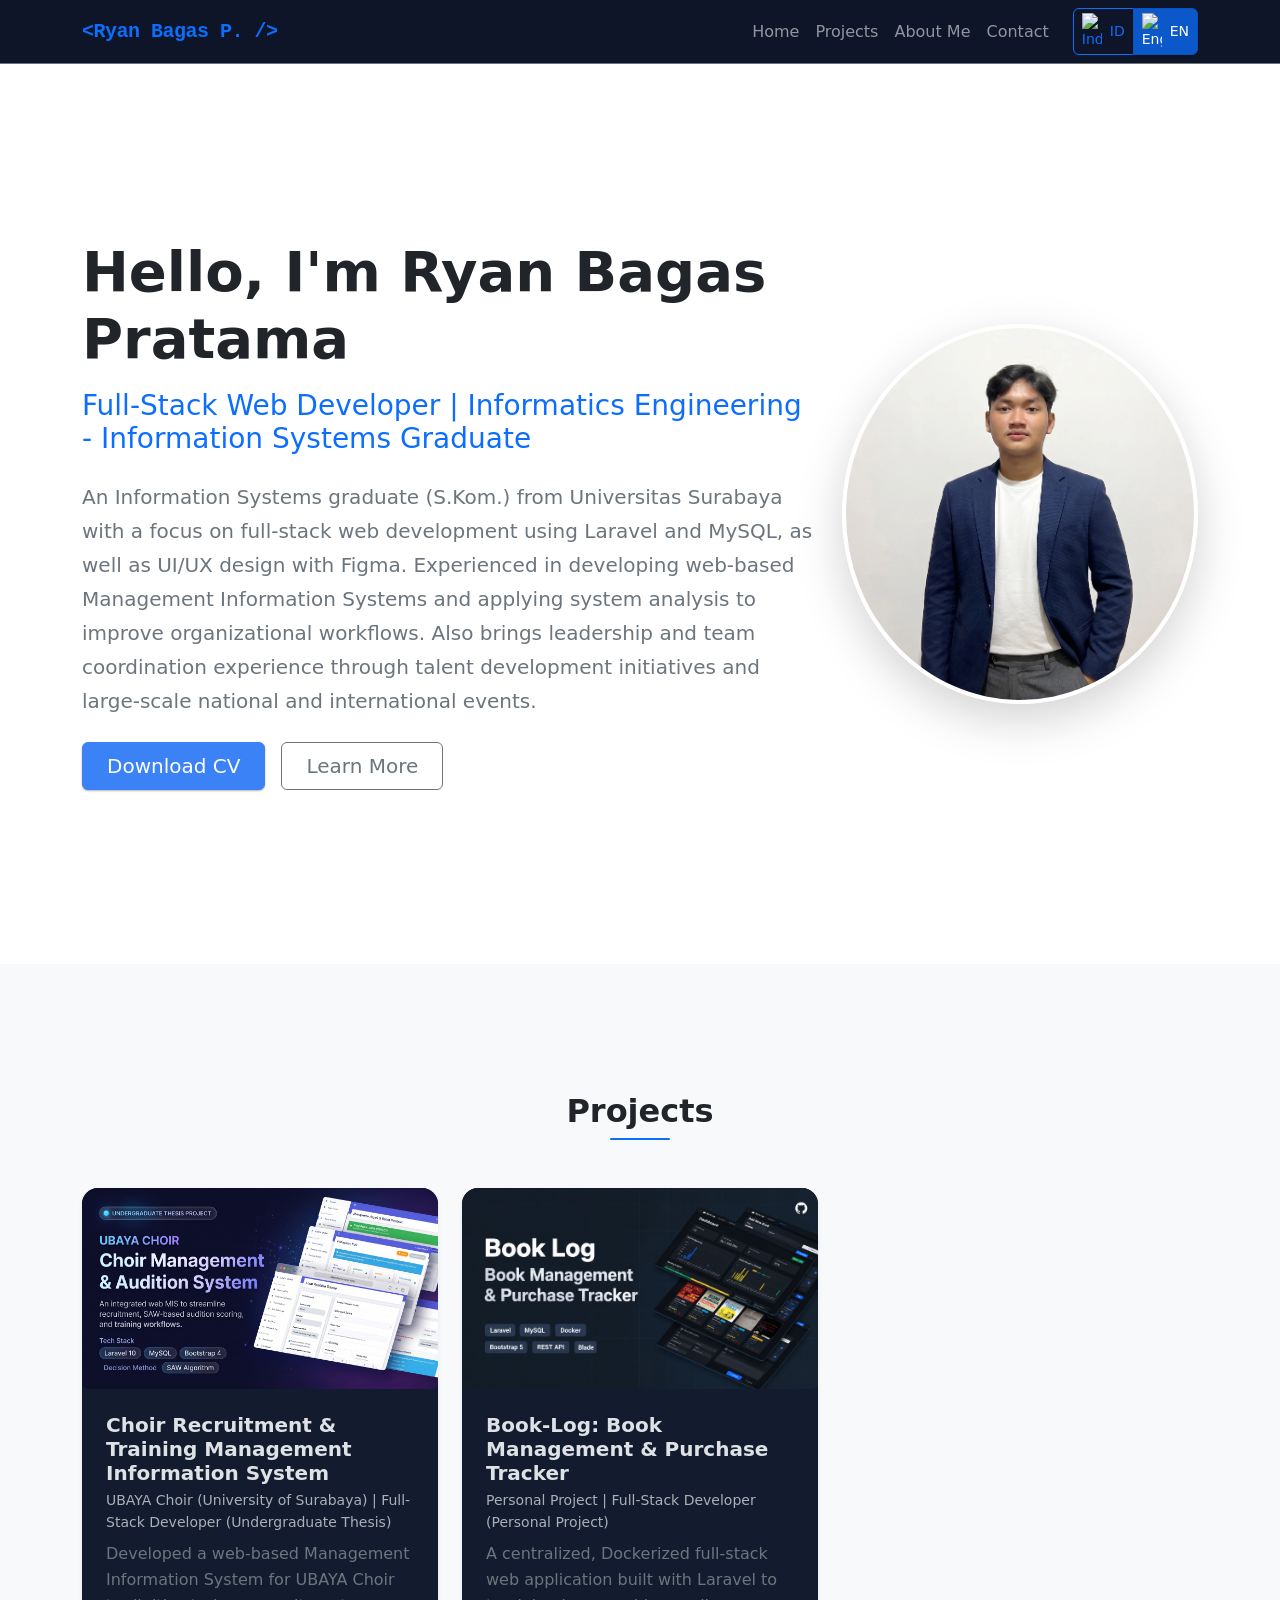
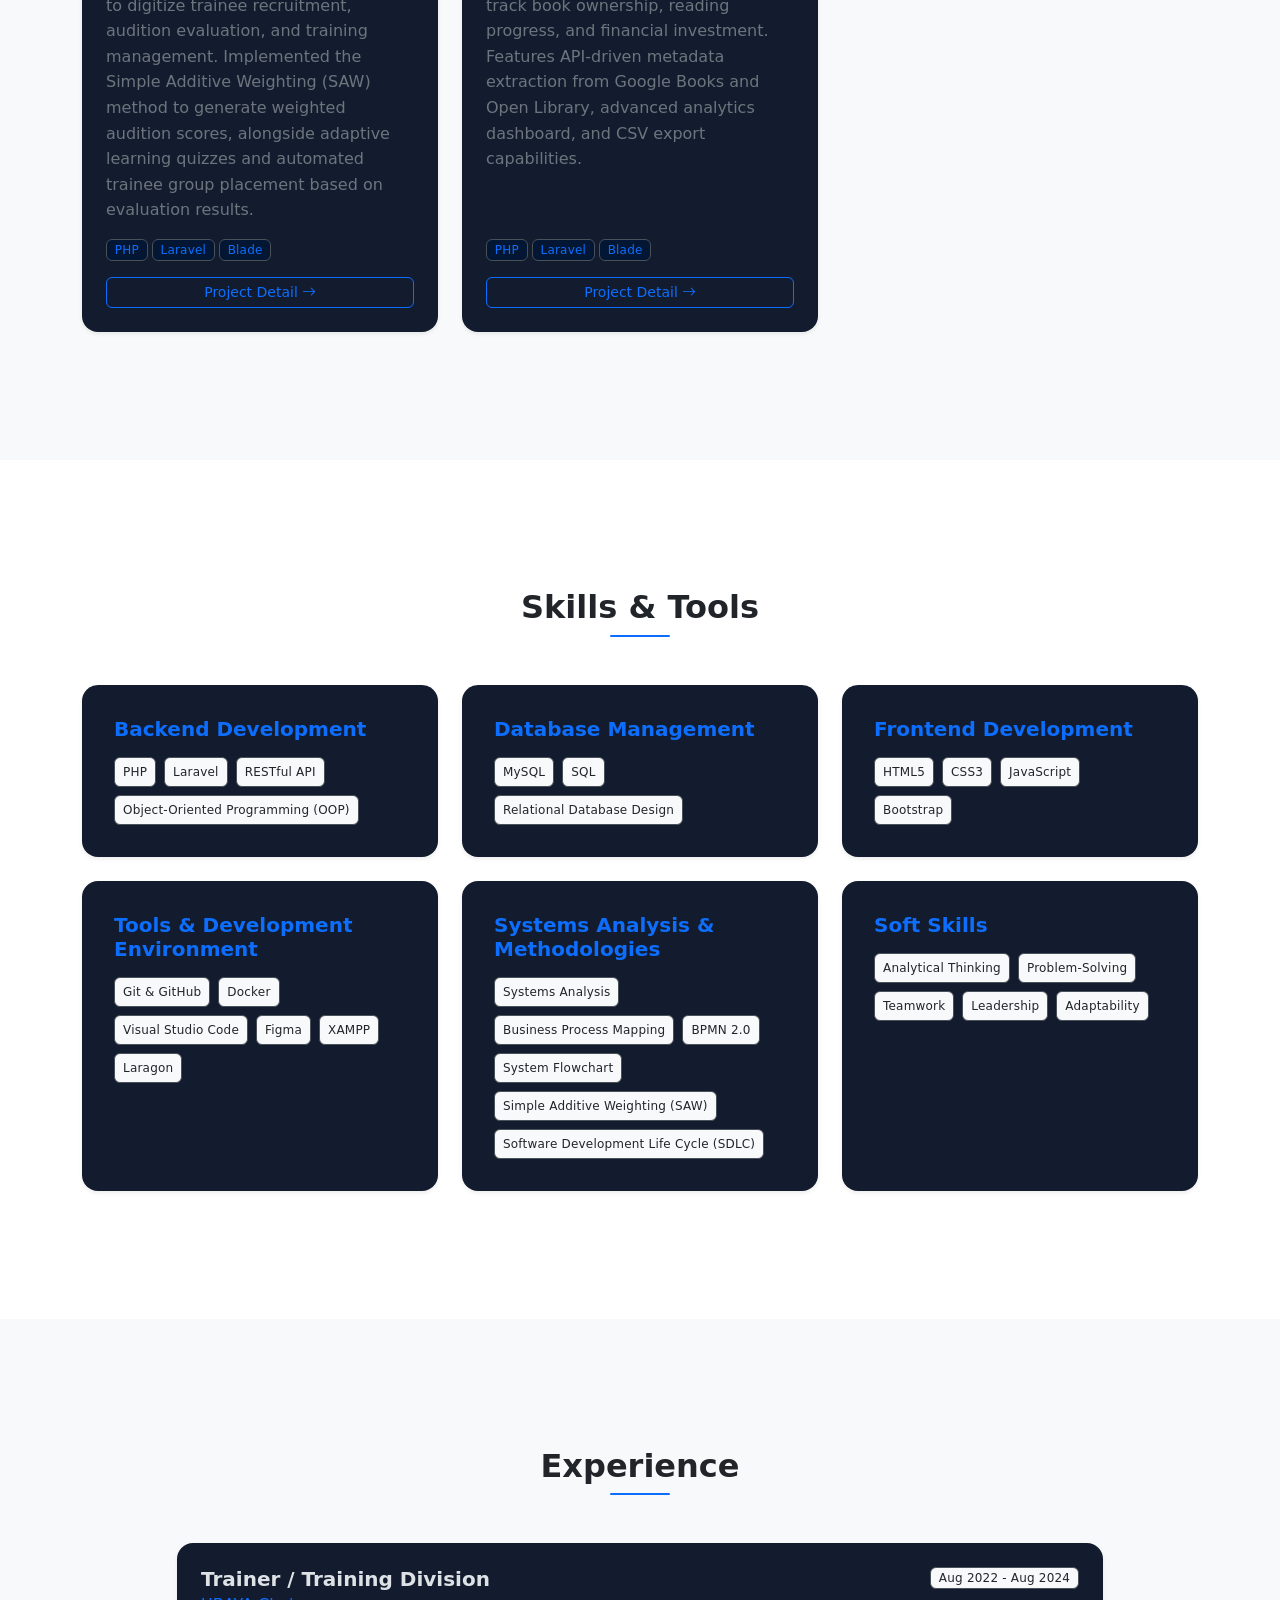
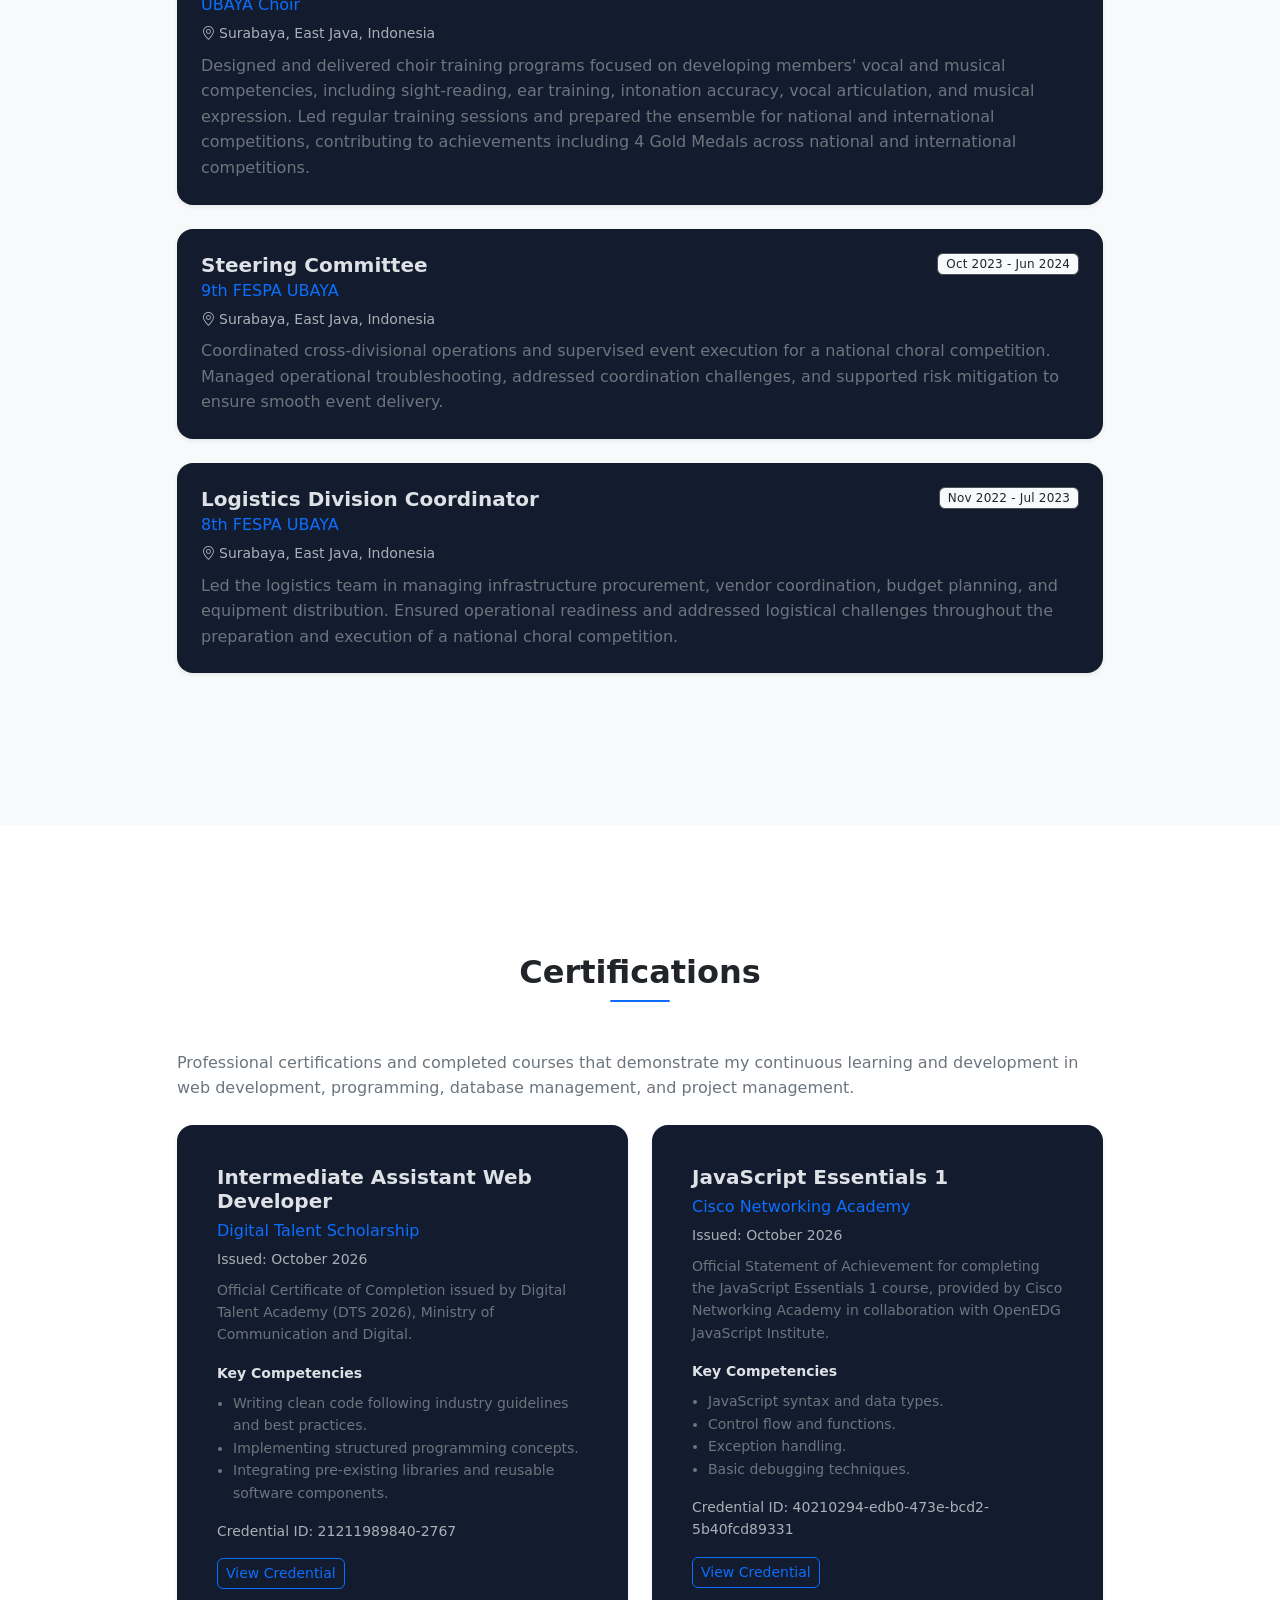
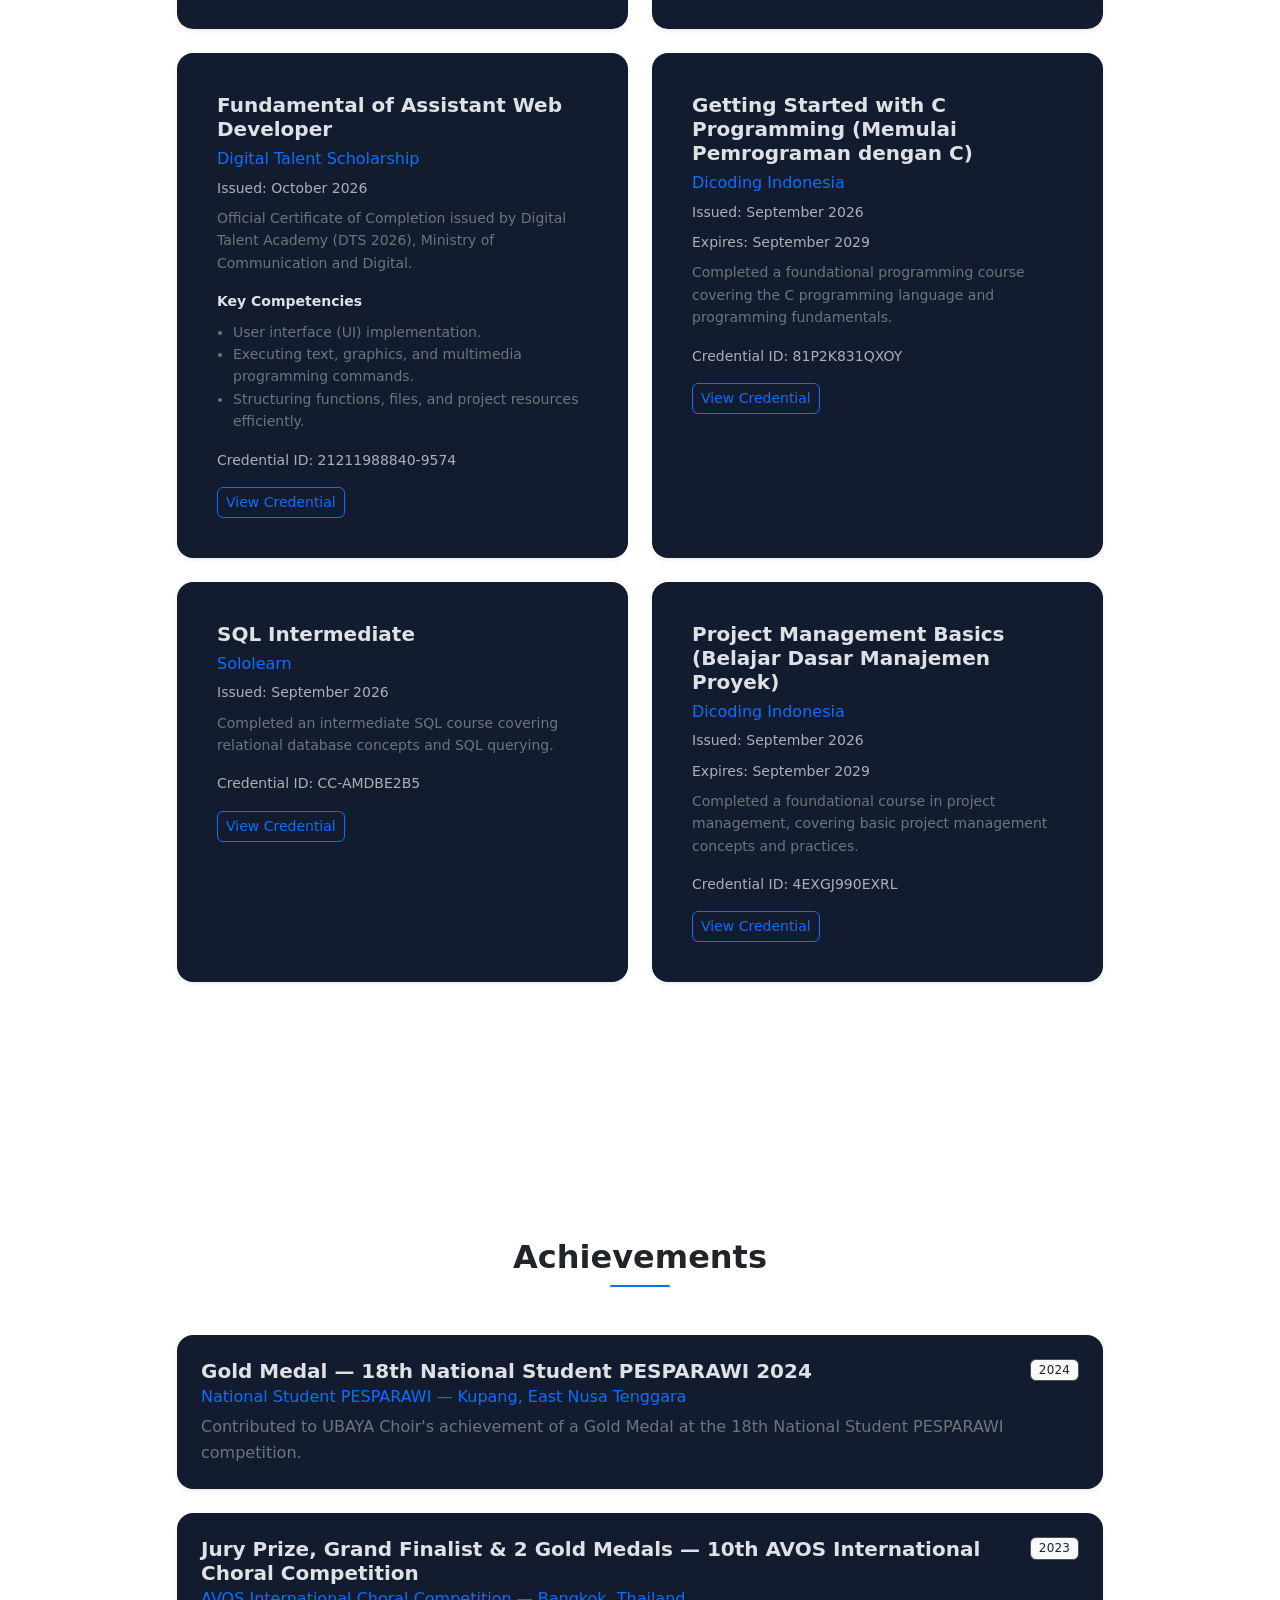
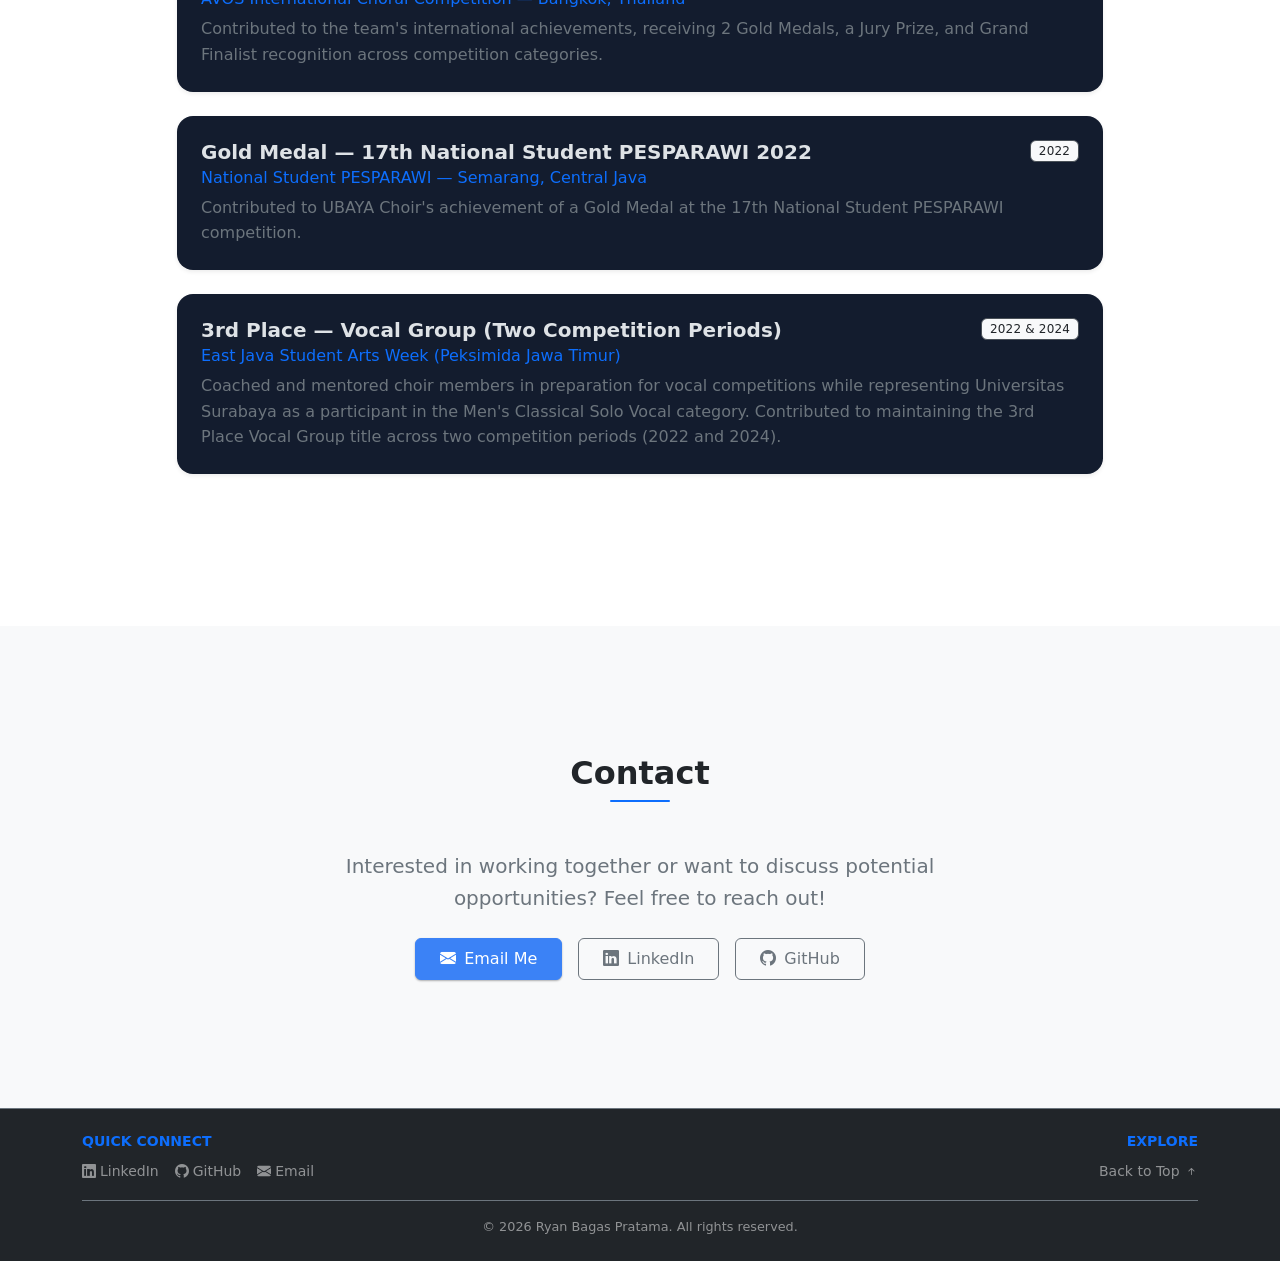
==== commit eeac563c: "complete UI redesign for portfolio" ====
--- a/index.html
+++ b/index.html
@@ -15,6 +15,8 @@
       rel="stylesheet"
       href="https://cdn.jsdelivr.net/npm/bootstrap-icons@1.11.3/font/bootstrap-icons.min.css"
     />
+    <!-- Custom Design System -->
+    <link rel="stylesheet" href="style.css" />
 
     <style>
       .hero-section {
@@ -58,21 +60,53 @@
               <a class="nav-link" href="#hero" data-i18n="nav-home">Home</a>
             </li>
             <li class="nav-item">
-              <a class="nav-link" href="#projects" data-i18n="nav-projects">Projects</a>
+              <a class="nav-link" href="#projects" data-i18n="nav-projects"
+                >Projects</a
+              >
             </li>
             <li class="nav-item">
-              <a class="nav-link" href="#skills" data-i18n="nav-skills">Skills</a>
+              <a class="nav-link" href="about.html" data-i18n="nav-about"
+                >About Me</a
+              >
             </li>
             <li class="nav-item">
-              <a class="nav-link" href="#contact" data-i18n="nav-contact">Contact</a>
+              <a class="nav-link" href="#contact" data-i18n="nav-contact"
+                >Contact</a
+              >
             </li>
             <li class="nav-item ms-lg-3 mt-3 mt-lg-0">
-              <div class="btn-group btn-group-sm" role="group" aria-label="Language Switcher">
-                <button type="button" class="btn btn-outline-primary lang-switcher d-flex align-items-center gap-2" data-lang="id">
-                  <img src="https://flagcdn.com/w20/id.png" srcset="https://flagcdn.com/w40/id.png 2x" width="20" alt="Indonesia" style="pointer-events: none;"> ID
+              <div
+                class="btn-group btn-group-sm"
+                role="group"
+                aria-label="Language Switcher"
+              >
+                <button
+                  type="button"
+                  class="btn btn-outline-primary lang-switcher d-flex align-items-center gap-2"
+                  data-lang="id"
+                >
+                  <img
+                    src="https://flagcdn.com/w20/id.png"
+                    srcset="https://flagcdn.com/w40/id.png 2x"
+                    width="20"
+                    alt="Indonesia"
+                    style="pointer-events: none"
+                  />
+                  ID
                 </button>
-                <button type="button" class="btn btn-outline-primary lang-switcher d-flex align-items-center gap-2" data-lang="en">
-                  <img src="https://flagcdn.com/w20/gb.png" srcset="https://flagcdn.com/w40/gb.png 2x" width="20" alt="English" style="pointer-events: none;"> EN
+                <button
+                  type="button"
+                  class="btn btn-outline-primary lang-switcher d-flex align-items-center gap-2"
+                  data-lang="en"
+                >
+                  <img
+                    src="https://flagcdn.com/w20/gb.png"
+                    srcset="https://flagcdn.com/w40/gb.png 2x"
+                    width="20"
+                    alt="English"
+                    style="pointer-events: none"
+                  />
+                  EN
                 </button>
               </div>
             </li>
@@ -88,14 +122,27 @@
         <div class="container py-5">
           <div class="row align-items-center">
             <div class="col-lg-8 col-md-7 mb-4 mb-lg-0">
-              <h1 class="display-4 fw-bold mb-3 text-dark" data-i18n="hero-greeting">
+              <h1
+                class="display-4 fw-bold mb-3 text-dark"
+                data-i18n="hero-greeting"
+              >
                 Hello, I'm Ryan Bagas Pratama
               </h1>
               <h3 class="text-primary mb-4" data-i18n="hero-title">
-                Web & Full-Stack Developer | Informatics Engineering Graduate
+                Full-Stack Web Developer | Informatics Engineering - Information
+                Systems Graduate
               </h3>
-              <p class="lead text-secondary mb-4" style="line-height: 1.7" data-i18n="hero-desc">
-                An Information Systems graduate from the University of Surabaya with a strong focus on web development, system analysis, and business process design. Experienced in building robust web applications using Laravel & MySQL and designing intuitive UI/UX workflows in Figma. Continuously sharpening leadership and team management capabilities through active roles as a UBAYA Choir Trainer and FESPA UBAYA Committee Lead.
+              <p
+                class="lead text-secondary mb-4"
+                style="line-height: 1.7"
+                data-i18n="hero-desc"
+              >
+                An Information Systems graduate (S.Kom) from Universitas
+                Surabaya specializing in full-stack web development (Laravel,
+                MySQL) and UI/UX design (Figma). Experienced in building
+                integrated Management Information Systems, supported by a proven
+                leadership track record in managing international training
+                programs and coordinating national event operations
               </p>
 
               <div class="d-flex flex-wrap gap-3 mt-4">
@@ -129,11 +176,164 @@
         </div>
       </section>
 
-      <!-- Experience Section -->
-      <section id="experience" class="bg-white">
+      <!-- Projects Section -->
+      <section id="projects" class="bg-light">
         <div class="container py-5">
           <div class="text-center mb-5">
-            <h2 class="fw-bold text-dark mb-2" data-i18n="section-experience">Experience</h2>
+            <h2 class="fw-bold text-dark mb-2" data-i18n="section-projects">
+              Projects
+            </h2>
+            <div
+              class="bg-primary mx-auto rounded"
+              style="width: 60px; height: 2px"
+            ></div>
+          </div>
+          <div class="row g-4">
+            <!-- Project cards will be rendered dynamically by main.js -->
+            <div class="col-12 text-center py-5">
+              <div class="spinner-border text-primary" role="status">
+                <span class="visually-hidden">Loading...</span>
+              </div>
+            </div>
+          </div>
+        </div>
+      </section>
+
+      <!-- Skills Section -->
+      <section id="skills" class="bg-white">
+        <div class="container py-5">
+          <div class="text-center mb-5">
+            <h2 class="fw-bold text-dark mb-2" data-i18n="section-skills">
+              Skills & Tools
+            </h2>
+            <div
+              class="bg-primary mx-auto rounded"
+              style="width: 60px; height: 2px"
+            ></div>
+          </div>
+          <div class="row g-4">
+            <div class="col-md-6 col-lg-4">
+              <div class="card border-0 shadow-sm h-100 p-3">
+                <div class="card-body">
+                  <h5
+                    class="fw-bold mb-3 text-primary"
+                    data-i18n="skill-backend"
+                  >
+                    Backend Development
+                  </h5>
+                  <div class="d-flex flex-wrap gap-2">
+                    <span class="badge bg-light text-dark border p-2" data-i18n="skill-php">PHP</span>
+                    <span class="badge bg-light text-dark border p-2" data-i18n="skill-laravel">Laravel</span>
+                    <span class="badge bg-light text-dark border p-2" data-i18n="skill-rest">RESTful API</span>
+                    <span class="badge bg-light text-dark border p-2" data-i18n="skill-oop">Object-Oriented Programming (OOP)</span>
+                  </div>
+                </div>
+              </div>
+            </div>
+
+            <div class="col-md-6 col-lg-4">
+              <div class="card border-0 shadow-sm h-100 p-3">
+                <div class="card-body">
+                  <h5
+                    class="fw-bold mb-3 text-primary"
+                    data-i18n="skill-database"
+                  >
+                    Database Management
+                  </h5>
+                  <div class="d-flex flex-wrap gap-2">
+                    <span class="badge bg-light text-dark border p-2" data-i18n="skill-mysql">MySQL</span>
+                    <span class="badge bg-light text-dark border p-2" data-i18n="skill-sql">SQL</span>
+                    <span class="badge bg-light text-dark border p-2" data-i18n="skill-rdb">Relational Database Design</span>
+                  </div>
+                </div>
+              </div>
+            </div>
+
+            <div class="col-md-6 col-lg-4">
+              <div class="card border-0 shadow-sm h-100 p-3">
+                <div class="card-body">
+                  <h5
+                    class="fw-bold mb-3 text-primary"
+                    data-i18n="skill-frontend"
+                  >
+                    Frontend Development
+                  </h5>
+                  <div class="d-flex flex-wrap gap-2">
+                    <span class="badge bg-light text-dark border p-2" data-i18n="skill-html">HTML5</span>
+                    <span class="badge bg-light text-dark border p-2" data-i18n="skill-css">CSS3</span>
+                    <span class="badge bg-light text-dark border p-2" data-i18n="skill-js">JavaScript</span>
+                    <span class="badge bg-light text-dark border p-2" data-i18n="skill-bootstrap">Bootstrap</span>
+                  </div>
+                </div>
+              </div>
+            </div>
+
+            <div class="col-md-6 col-lg-4">
+              <div class="card border-0 shadow-sm h-100 p-3">
+                <div class="card-body">
+                  <h5 class="fw-bold mb-3 text-primary" data-i18n="skill-tools">
+                    Tools & Development Environment
+                  </h5>
+                  <div class="d-flex flex-wrap gap-2">
+                    <span class="badge bg-light text-dark border p-2" data-i18n="skill-git">Git & GitHub</span>
+                    <span class="badge bg-light text-dark border p-2" data-i18n="skill-docker">Docker</span>
+                    <span class="badge bg-light text-dark border p-2" data-i18n="skill-vscode">Visual Studio Code</span>
+                    <span class="badge bg-light text-dark border p-2" data-i18n="skill-figma">Figma</span>
+                    <span class="badge bg-light text-dark border p-2" data-i18n="skill-xampp">XAMPP</span>
+                    <span class="badge bg-light text-dark border p-2" data-i18n="skill-laragon">Laragon</span>
+                  </div>
+                </div>
+              </div>
+            </div>
+
+            <div class="col-md-6 col-lg-4">
+              <div class="card border-0 shadow-sm h-100 p-3">
+                <div class="card-body">
+                  <h5
+                    class="fw-bold mb-3 text-primary"
+                    data-i18n="skill-method"
+                  >
+                    Systems Analysis & Methodologies
+                  </h5>
+                  <div class="d-flex flex-wrap gap-2">
+                    <span class="badge bg-light text-dark border p-2" data-i18n="skill-sa">Systems Analysis</span>
+                    <span class="badge bg-light text-dark border p-2" data-i18n="skill-bpm">Business Process Mapping</span>
+                    <span class="badge bg-light text-dark border p-2" data-i18n="skill-bpmn">BPMN 2.0</span>
+                    <span class="badge bg-light text-dark border p-2" data-i18n="skill-sf">System Flowchart</span>
+                    <span class="badge bg-light text-dark border p-2" data-i18n="skill-saw">Simple Additive Weighting (SAW)</span>
+                    <span class="badge bg-light text-dark border p-2" data-i18n="skill-sdlc">Software Development Life Cycle (SDLC)</span>
+                  </div>
+                </div>
+              </div>
+            </div>
+
+            <div class="col-md-6 col-lg-4">
+              <div class="card border-0 shadow-sm h-100 p-3">
+                <div class="card-body">
+                  <h5 class="fw-bold mb-3 text-primary" data-i18n="skill-soft">
+                    Soft Skills
+                  </h5>
+                  <div class="d-flex flex-wrap gap-2">
+                    <span class="badge bg-light text-dark border p-2" data-i18n="skill-at">Analytical Thinking</span>
+                    <span class="badge bg-light text-dark border p-2" data-i18n="skill-ps">Problem-Solving</span>
+                    <span class="badge bg-light text-dark border p-2" data-i18n="skill-teamwork">Teamwork</span>
+                    <span class="badge bg-light text-dark border p-2" data-i18n="skill-leadership">Leadership</span>
+                    <span class="badge bg-light text-dark border p-2" data-i18n="skill-adapt">Adaptability</span>
+                  </div>
+                </div>
+              </div>
+            </div>
+          </div>
+        </div>
+      </section>
+
+      <!-- Experience Section -->
+      <section id="experience" class="bg-light">
+        <div class="container py-5">
+          <div class="text-center mb-5">
+            <h2 class="fw-bold text-dark mb-2" data-i18n="section-experience">
+              Experience
+            </h2>
             <div
               class="bg-primary mx-auto rounded"
               style="width: 60px; height: 2px"
@@ -145,21 +345,34 @@
                 <div class="card border-0 shadow-sm mb-4">
                   <div class="card-body p-4">
                     <div
-                      class="d-flex justify-content-between align-items-start flex-wrap mb-2"
+                      class="d-flex justify-content-between align-items-start gap-3 mb-2"
                     >
-                      <div>
-                        <h5 class="fw-bold mb-1" data-i18n="exp-trainer-title">Trainer / Training Division</h5>
-                        <h6 class="text-primary mb-0" data-i18n="exp-trainer-org">UBAYA Choir</h6>
+                      <div class="flex-grow-1">
+                        <h5 class="fw-bold mb-1" data-i18n="exp-trainer-title">
+                          Trainer / Training Division
+                        </h5>
+                        <h6
+                          class="text-primary mb-0"
+                          data-i18n="exp-trainer-org"
+                        >
+                          UBAYA Choir
+                        </h6>
                       </div>
-                      <span class="badge bg-light text-dark border">
+                      <span
+                        class="badge bg-light text-dark border flex-shrink-0"
+                      >
                         Aug 2022 - Aug 2024
                       </span>
                     </div>
                     <p class="text-muted small mb-2">
-                      <i class="bi bi-geo-alt me-1"></i>Surabaya, East Java, Indonesia
+                      <i class="bi bi-geo-alt me-1"></i>Surabaya, East Java,
+                      Indonesia
                     </p>
-                    <p class="card-text text-secondary mb-0" data-i18n="exp-trainer-desc">
-                      Designed and executed comprehensive choir training programs, ranging from onboarding new trainees to preparing the ensemble for national and international competitions. Ensured every member mastered precise sheet music reading, rhythmic accuracy, vocal articulation, and expressive musical dynamics. Successfully led the team to achieve Gold Medals at the National Student Pesparawi (Semarang 2022 & Kupang 2024), alongside Jury Prizes, Grand Finalist standings, and 2 Gold Medals at the 10th AVOS International Choral Competition 2023 in Bangkok, Thailand.
+                    <p
+                      class="card-text text-secondary mb-0"
+                      data-i18n="exp-trainer-desc"
+                    >
+                      Designed and delivered choir training programs focused on developing members' vocal and musical competencies, including sight-reading, ear training, intonation accuracy, vocal articulation, and musical expression. Led regular training sessions and prepared the ensemble for national and international competitions, contributing to achievements including 4 Gold Medals across national and international competitions.
                     </p>
                   </div>
                 </div>
@@ -167,21 +380,31 @@
                 <div class="card border-0 shadow-sm mb-4">
                   <div class="card-body p-4">
                     <div
-                      class="d-flex justify-content-between align-items-start flex-wrap mb-2"
+                      class="d-flex justify-content-between align-items-start gap-3 mb-2"
                     >
-                      <div>
-                        <h5 class="fw-bold mb-1" data-i18n="exp-sc-title">Steering Committee</h5>
-                        <h6 class="text-primary mb-0" data-i18n="exp-sc-org">9th FESPA UBAYA</h6>
+                      <div class="flex-grow-1">
+                        <h5 class="fw-bold mb-1" data-i18n="exp-sc-title">
+                          Steering Committee
+                        </h5>
+                        <h6 class="text-primary mb-0" data-i18n="exp-sc-org">
+                          9th FESPA UBAYA
+                        </h6>
                       </div>
-                      <span class="badge bg-light text-dark border">
+                      <span
+                        class="badge bg-light text-dark border flex-shrink-0"
+                      >
                         Oct 2023 - Jun 2024
                       </span>
                     </div>
                     <p class="text-muted small mb-2">
-                      <i class="bi bi-geo-alt me-1"></i>Surabaya, East Java, Indonesia
+                      <i class="bi bi-geo-alt me-1"></i>Surabaya, East Java,
+                      Indonesia
                     </p>
-                    <p class="card-text text-secondary mb-0" data-i18n="exp-sc-desc">
-                      Supervised inter-division workflows and directed the execution of a national choral competition. Accountable for operational troubleshooting and cross-functional risk management to ensure seamless event delivery.
+                    <p
+                      class="card-text text-secondary mb-0"
+                      data-i18n="exp-sc-desc"
+                    >
+                      Coordinated cross-divisional operations and supervised event execution for a national choral competition. Managed operational troubleshooting, addressed coordination challenges, and supported risk mitigation to ensure smooth event delivery.
                     </p>
                   </div>
                 </div>
@@ -189,21 +412,31 @@
                 <div class="card border-0 shadow-sm mb-4">
                   <div class="card-body p-4">
                     <div
-                      class="d-flex justify-content-between align-items-start flex-wrap mb-2"
+                      class="d-flex justify-content-between align-items-start gap-3 mb-2"
                     >
-                      <div>
-                        <h5 class="fw-bold mb-1" data-i18n="exp-log-title">Logistics Division Coordinator</h5>
-                        <h6 class="text-primary mb-0" data-i18n="exp-log-org">8th FESPA UBAYA</h6>
+                      <div class="flex-grow-1">
+                        <h5 class="fw-bold mb-1" data-i18n="exp-log-title">
+                          Logistics Division Coordinator
+                        </h5>
+                        <h6 class="text-primary mb-0" data-i18n="exp-log-org">
+                          8th FESPA UBAYA
+                        </h6>
                       </div>
-                      <span class="badge bg-light text-dark border">
+                      <span
+                        class="badge bg-light text-dark border flex-shrink-0"
+                      >
                         Nov 2022 - Jul 2023
                       </span>
                     </div>
                     <p class="text-muted small mb-2">
-                      <i class="bi bi-geo-alt me-1"></i>Surabaya, East Java, Indonesia
+                      <i class="bi bi-geo-alt me-1"></i>Surabaya, East Java,
+                      Indonesia
                     </p>
-                    <p class="card-text text-secondary mb-0" data-i18n="exp-log-desc">
-                      Led logistics operations for a national choir competition, managing vendor relationships, infrastructure procurement, and venue technical risk mitigation.
+                    <p
+                      class="card-text text-secondary mb-0"
+                      data-i18n="exp-log-desc"
+                    >
+                      Led the logistics team in managing infrastructure procurement, vendor coordination, budget planning, and equipment distribution. Ensured operational readiness and addressed logistical challenges throughout the preparation and execution of a national choral competition.
                     </p>
                   </div>
                 </div>
@@ -213,32 +446,193 @@
         </div>
       </section>
 
-      <!-- Projects Section -->
-      <section id="projects" class="bg-light">
+      <!-- Certifications Section -->
+      <section id="certifications" class="bg-white">
         <div class="container py-5">
           <div class="text-center mb-5">
-            <h2 class="fw-bold text-dark mb-2" data-i18n="section-projects">Projects</h2>
+            <h2 class="fw-bold text-dark mb-2" data-i18n="section-certifications">
+              Certifications
+            </h2>
             <div
               class="bg-primary mx-auto rounded"
               style="width: 60px; height: 2px"
             ></div>
           </div>
-          <div class="row g-4">
-            <!-- Project cards will be rendered dynamically by main.js -->
-            <div class="col-12 text-center py-5">
-                <div class="spinner-border text-primary" role="status">
-                    <span class="visually-hidden">Loading...</span>
-                </div>
+          <div class="row justify-content-center">
+            <div class="col-lg-10">
+              <p class="text-secondary mb-4" data-i18n="cert-desc">
+                Professional certifications and completed courses that demonstrate my continuous learning and development in web development, programming, database management, and project management.
+              </p>
+              <div class="row g-4">
+                <!-- Certification 1 -->
+                <div class="col-md-6">
+                  <div class="card border-0 shadow-sm h-100 p-4">
+                    <div class="card-body">
+                      <h5 class="fw-bold mb-2" data-i18n="cert-1-title">Intermediate Assistant Web Developer</h5>
+                      <h6 class="text-primary mb-2" data-i18n="cert-1-issuer">Digital Talent Scholarship</h6>
+                      <p class="text-muted small mb-2">
+                        <span data-i18n="cert-issued">Issued</span>: <span data-i18n="cert-1-date">October 2026</span>
+                      </p>
+                      <p class="text-secondary small mb-3" data-i18n="cert-1-desc">
+                        Official Certificate of Completion issued by Digital Talent Academy (DTS 2026), Ministry of Communication and Digital.
+                      </p>
+                      <p class="fw-bold small mb-2" data-i18n="cert-competencies">Key Competencies:</p>
+                      <ul class="small text-secondary mb-3 ps-3">
+                        <li data-i18n="cert-1-comp-1">Writing clean code following industry guidelines and best practices.</li>
+                        <li data-i18n="cert-1-comp-2">Implementing structured programming concepts.</li>
+                        <li data-i18n="cert-1-comp-3">Integrating pre-existing libraries and reusable software components.</li>
+                      </ul>
+                      <p class="text-muted small mb-3">
+                        <span data-i18n="cert-cred-id">Credential ID</span>: <span data-i18n="cert-1-id">21211989840-2767</span>
+                      </p>
+                      <a href="https://drive.google.com/file/d/1_CtvWmQ2hKc_qhcKzEyxX6Er8nli8mGl/view?usp=drive_link" target="_blank" rel="noopener noreferrer" class="btn btn-outline-primary btn-sm" data-i18n="cert-view-credential">
+                        View Credential
+                      </a>
+                    </div>
+                  </div>
+                </div>
+
+                <!-- Certification 2 -->
+                <div class="col-md-6">
+                  <div class="card border-0 shadow-sm h-100 p-4">
+                    <div class="card-body">
+                      <h5 class="fw-bold mb-2" data-i18n="cert-2-title">JavaScript Essentials 1</h5>
+                      <h6 class="text-primary mb-2" data-i18n="cert-2-issuer">Cisco Networking Academy</h6>
+                      <p class="text-muted small mb-2">
+                        <span data-i18n="cert-issued">Issued</span>: <span data-i18n="cert-2-date">October 2026</span>
+                      </p>
+                      <p class="text-secondary small mb-3" data-i18n="cert-2-desc">
+                        Official Statement of Achievement for completing the JavaScript Essentials 1 course, provided by Cisco Networking Academy in collaboration with OpenEDG JavaScript Institute.
+                      </p>
+                      <p class="fw-bold small mb-2" data-i18n="cert-competencies">Key Competencies:</p>
+                      <ul class="small text-secondary mb-3 ps-3">
+                        <li data-i18n="cert-2-comp-1">JavaScript syntax and data types.</li>
+                        <li data-i18n="cert-2-comp-2">Control flow and functions.</li>
+                        <li data-i18n="cert-2-comp-3">Exception handling.</li>
+                        <li data-i18n="cert-2-comp-4">Basic debugging techniques.</li>
+                      </ul>
+                      <p class="text-muted small mb-3">
+                        <span data-i18n="cert-cred-id">Credential ID</span>: <span data-i18n="cert-2-id">40210294-edb0-473e-bcd2-5b40fcd89331</span>
+                      </p>
+                      <a href="https://drive.google.com/file/d/1miCREWAZaDBN1JB9UTAo_3-Fje07Ln-r/view?usp=drive_link" target="_blank" rel="noopener noreferrer" class="btn btn-outline-primary btn-sm" data-i18n="cert-view-credential">
+                        View Credential
+                      </a>
+                    </div>
+                  </div>
+                </div>
+
+                <!-- Certification 3 -->
+                <div class="col-md-6">
+                  <div class="card border-0 shadow-sm h-100 p-4">
+                    <div class="card-body">
+                      <h5 class="fw-bold mb-2" data-i18n="cert-3-title">Fundamental of Assistant Web Developer</h5>
+                      <h6 class="text-primary mb-2" data-i18n="cert-3-issuer">Digital Talent Scholarship</h6>
+                      <p class="text-muted small mb-2">
+                        <span data-i18n="cert-issued">Issued</span>: <span data-i18n="cert-3-date">October 2026</span>
+                      </p>
+                      <p class="text-secondary small mb-3" data-i18n="cert-3-desc">
+                        Official Certificate of Completion issued by Digital Talent Academy (DTS 2026), Ministry of Communication and Digital.
+                      </p>
+                      <p class="fw-bold small mb-2" data-i18n="cert-competencies">Key Competencies:</p>
+                      <ul class="small text-secondary mb-3 ps-3">
+                        <li data-i18n="cert-3-comp-1">User interface (UI) implementation.</li>
+                        <li data-i18n="cert-3-comp-2">Executing text, graphics, and multimedia programming commands.</li>
+                        <li data-i18n="cert-3-comp-3">Structuring functions, files, and project resources efficiently.</li>
+                      </ul>
+                      <p class="text-muted small mb-3">
+                        <span data-i18n="cert-cred-id">Credential ID</span>: <span data-i18n="cert-3-id">21211988840-9574</span>
+                      </p>
+                      <a href="https://drive.google.com/file/d/1cG_n5vdG96OAJxjANStXOfeCtVk9kF2Z/view?usp=sharing" target="_blank" rel="noopener noreferrer" class="btn btn-outline-primary btn-sm" data-i18n="cert-view-credential">
+                        View Credential
+                      </a>
+                    </div>
+                  </div>
+                </div>
+
+                <!-- Certification 4 -->
+                <div class="col-md-6">
+                  <div class="card border-0 shadow-sm h-100 p-4">
+                    <div class="card-body">
+                      <h5 class="fw-bold mb-2" data-i18n="cert-4-title">Getting Started with C Programming (Memulai Pemrograman dengan C)</h5>
+                      <h6 class="text-primary mb-2" data-i18n="cert-4-issuer">Dicoding Indonesia</h6>
+                      <p class="text-muted small mb-2">
+                        <span data-i18n="cert-issued">Issued</span>: <span data-i18n="cert-4-date">September 2026</span>
+                      </p>
+                      <p class="text-muted small mb-2">
+                        <span data-i18n="cert-expires">Expires</span>: <span data-i18n="cert-4-expires">September 2029</span>
+                      </p>
+                      <p class="text-secondary small mb-3" data-i18n="cert-4-desc">
+                        Completed a foundational programming course covering the C programming language and programming fundamentals.
+                      </p>
+                      <p class="text-muted small mb-3">
+                        <span data-i18n="cert-cred-id">Credential ID</span>: <span data-i18n="cert-4-id">81P2K831QXOY</span>
+                      </p>
+                      <a href="https://www.dicoding.com/certificates/81P2K831QXOY" target="_blank" rel="noopener noreferrer" class="btn btn-outline-primary btn-sm mt-auto" data-i18n="cert-view-credential">
+                        View Credential
+                      </a>
+                    </div>
+                  </div>
+                </div>
+
+                <!-- Certification 5 -->
+                <div class="col-md-6">
+                  <div class="card border-0 shadow-sm h-100 p-4">
+                    <div class="card-body">
+                      <h5 class="fw-bold mb-2" data-i18n="cert-5-title">SQL Intermediate</h5>
+                      <h6 class="text-primary mb-2" data-i18n="cert-5-issuer">Sololearn</h6>
+                      <p class="text-muted small mb-2">
+                        <span data-i18n="cert-issued">Issued</span>: <span data-i18n="cert-5-date">September 2026</span>
+                      </p>
+                      <p class="text-secondary small mb-3" data-i18n="cert-5-desc">
+                        Completed an intermediate SQL course covering relational database concepts and SQL querying.
+                      </p>
+                      <p class="text-muted small mb-3">
+                        <span data-i18n="cert-cred-id">Credential ID</span>: <span data-i18n="cert-5-id">CC-AMDBE2B5</span>
+                      </p>
+                      <a href="https://www.sololearn.com/en/certificates/CC-AMDBE2B5" target="_blank" rel="noopener noreferrer" class="btn btn-outline-primary btn-sm mt-auto" data-i18n="cert-view-credential">
+                        View Credential
+                      </a>
+                    </div>
+                  </div>
+                </div>
+
+                <!-- Certification 6 -->
+                <div class="col-md-6">
+                  <div class="card border-0 shadow-sm h-100 p-4">
+                    <div class="card-body">
+                      <h5 class="fw-bold mb-2" data-i18n="cert-6-title">Project Management Basics (Belajar Dasar Manajemen Proyek)</h5>
+                      <h6 class="text-primary mb-2" data-i18n="cert-6-issuer">Dicoding Indonesia</h6>
+                      <p class="text-muted small mb-2">
+                        <span data-i18n="cert-issued">Issued</span>: <span data-i18n="cert-6-date">September 2026</span>
+                      </p>
+                      <p class="text-muted small mb-2">
+                        <span data-i18n="cert-expires">Expires</span>: <span data-i18n="cert-6-expires">September 2029</span>
+                      </p>
+                      <p class="text-secondary small mb-3" data-i18n="cert-6-desc">
+                        Completed a foundational course in project management, covering basic project management concepts and practices.
+                      </p>
+                      <p class="text-muted small mb-3">
+                        <span data-i18n="cert-cred-id">Credential ID</span>: <span data-i18n="cert-6-id">4EXGJ990EXRL</span>
+                      </p>
+                      <a href="https://www.dicoding.com/certificates/4EXGJ990EXRL" target="_blank" rel="noopener noreferrer" class="btn btn-outline-primary btn-sm mt-auto" data-i18n="cert-view-credential">
+                        View Credential
+                      </a>
+                    </div>
+                  </div>
+                </div>
+              </div>
             </div>
           </div>
         </div>
       </section>
 
-      <!-- Education Section -->
-      <section id="education" class="bg-light">
+      <!-- Achievements Section -->
+      <section id="achievements" class="bg-white">
         <div class="container py-5">
           <div class="text-center mb-5">
-            <h2 class="fw-bold text-dark mb-2" data-i18n="section-education">Education</h2>
+            <h2 class="fw-bold text-dark mb-2" data-i18n="section-achievements">
+              Achievements
+            </h2>
             <div
               class="bg-primary mx-auto rounded"
               style="width: 60px; height: 2px"
@@ -249,20 +643,32 @@
               <div class="card border-0 shadow-sm mb-4">
                 <div class="card-body p-4">
                   <div
-                    class="d-flex justify-content-between align-items-start flex-wrap mb-2"
-                  >
-                    <div>
-                      <h5 class="fw-bold mb-1" data-i18n="edu-ubaya-title">University of Surabaya (UBAYA)</h5>
-                      <h6 class="text-primary mb-0" data-i18n="edu-ubaya-degree">
-                        Bachelor of Computer Science (S.Kom) - Informatics Engineering - Business Information Systems
+                    class="d-flex justify-content-between align-items-start gap-3 mb-2"
+                  >
+                    <div class="flex-grow-1">
+                      <h5
+                        class="fw-bold mb-1"
+                        data-i18n="ach-pesparawi-24-title"
+                      >
+                        Gold Medal - 18th National Student PESPARAWI 2024
+                      </h5>
+                      <h6
+                        class="text-primary mb-0"
+                        data-i18n="ach-pesparawi-24-org"
+                      >
+                        National Student PESPARAWI (Kupang, East Nusa Tenggara)
                       </h6>
                     </div>
-                    <span class="badge bg-white text-dark border">
-                      2021 - 2026
-                    </span>
-                  </div>
-                  <p class="card-text text-secondary mt-2 mb-0" data-i18n="edu-ubaya-desc">
-                    GPA: 3.38 / 4.00. Achiever Scholarship Recipient. Active as a UBAYA Choir Trainer and FESPA UBAYA Committee Lead.
+                    <span class="badge bg-light text-dark border flex-shrink-0"
+                      >2024</span
+                    >
+                  </div>
+                  <p
+                    class="card-text text-secondary mt-2 mb-0"
+                    data-i18n="ach-pesparawi-24-desc"
+                  >
+                    Awarded Gold Medal representing the University of Surabaya
+                    at the national level student choir competition.
                   </p>
                 </div>
               </div>
@@ -270,20 +676,94 @@
               <div class="card border-0 shadow-sm mb-4">
                 <div class="card-body p-4">
                   <div
-                    class="d-flex justify-content-between align-items-start flex-wrap mb-2"
-                  >
-                    <div>
-                      <h5 class="fw-bold mb-1" data-i18n="edu-sman-title">SMAN 15 Surabaya</h5>
-                      <h6 class="text-primary mb-0" data-i18n="edu-sman-degree">
-                        High School - Mathematics and Natural Sciences (MIPA)
+                    class="d-flex justify-content-between align-items-start gap-3 mb-2"
+                  >
+                    <div class="flex-grow-1">
+                      <h5 class="fw-bold mb-1" data-i18n="ach-avos-23-title">
+                        Jury Prize, Grand Finalist & 2 Gold Medals - 10th AVOS
+                        International Choral Competition 2023
+                      </h5>
+                      <h6 class="text-primary mb-0" data-i18n="ach-avos-23-org">
+                        AVOS International Choral Competition (Bangkok,
+                        Thailand)
                       </h6>
                     </div>
-                    <span class="badge bg-white text-dark border">
-                      2018 - 2021
-                    </span>
-                  </div>
-                  <p class="card-text text-secondary mt-2 mb-0" data-i18n="edu-sman-desc">
-                    Active in Libels Voice extracurricular choir and Christian Fellowship student organization.
+                    <span class="badge bg-light text-dark border flex-shrink-0"
+                      >2023</span
+                    >
+                  </div>
+                  <p
+                    class="card-text text-secondary mt-2 mb-0"
+                    data-i18n="ach-avos-23-desc"
+                  >
+                    Achieved prestigious international recognition including
+                    Jury Prize, Grand Finalist placement, and 2 Gold Medals in
+                    international choral categories.
+                  </p>
+                </div>
+              </div>
+
+              <div class="card border-0 shadow-sm mb-4">
+                <div class="card-body p-4">
+                  <div
+                    class="d-flex justify-content-between align-items-start gap-3 mb-2"
+                  >
+                    <div class="flex-grow-1">
+                      <h5
+                        class="fw-bold mb-1"
+                        data-i18n="ach-pesparawi-22-title"
+                      >
+                        Gold Medal - 17th National Student PESPARAWI 2022
+                      </h5>
+                      <h6
+                        class="text-primary mb-0"
+                        data-i18n="ach-pesparawi-22-org"
+                      >
+                        National Student PESPARAWI (Semarang, Central Java)
+                      </h6>
+                    </div>
+                    <span class="badge bg-light text-dark border flex-shrink-0"
+                      >2022</span
+                    >
+                  </div>
+                  <p
+                    class="card-text text-secondary mt-2 mb-0"
+                    data-i18n="ach-pesparawi-22-desc"
+                  >
+                    Secured Gold Medal in national choir championship
+                    representing UBAYA.
+                  </p>
+                </div>
+              </div>
+
+              <div class="card border-0 shadow-sm mb-4">
+                <div class="card-body p-4">
+                  <div
+                    class="d-flex justify-content-between align-items-start gap-3 mb-2"
+                  >
+                    <div class="flex-grow-1">
+                      <h5
+                        class="fw-bold mb-1"
+                        data-i18n="ach-peksimida-title"
+                      >
+                        3rd Place — Vocal Group (Two Competition Periods)
+                      </h5>
+                      <h6
+                        class="text-primary mb-0"
+                        data-i18n="ach-peksimida-org"
+                      >
+                        East Java Student Arts Week (Peksimida Jawa Timur)
+                      </h6>
+                    </div>
+                    <span class="badge bg-light text-dark border flex-shrink-0"
+                      >2022 & 2024</span
+                    >
+                  </div>
+                  <p
+                    class="card-text text-secondary mt-2 mb-0"
+                    data-i18n="ach-peksimida-desc"
+                  >
+                    Coached and mentored choir members in preparation for vocal competitions while representing Universitas Surabaya as a participant in the Men's Classical Solo Vocal category. Contributed to maintaining the 3rd Place Vocal Group title across two competition periods (2022 and 2024).
                   </p>
                 </div>
               </div>
@@ -292,210 +772,23 @@
         </div>
       </section>
 
-      <!-- Skills Section -->
-      <section id="skills" class="bg-white">
+      <!-- Contact Section -->
+      <section id="contact" class="bg-light">
         <div class="container py-5">
           <div class="text-center mb-5">
-            <h2 class="fw-bold text-dark mb-2" data-i18n="section-skills">Skills & Tools</h2>
+            <h2 class="fw-bold text-dark mb-2" data-i18n="section-contact">
+              Contact
+            </h2>
             <div
               class="bg-primary mx-auto rounded"
               style="width: 60px; height: 2px"
             ></div>
           </div>
-          <div class="row g-4">
-            <div class="col-md-6 col-lg-4">
-              <div class="card border-0 shadow-sm h-100 p-3">
-                <div class="card-body">
-                  <h5 class="fw-bold mb-3 text-primary" data-i18n="skill-backend">Backend</h5>
-                  <div class="d-flex flex-wrap gap-2">
-                    <span class="badge bg-light text-dark border p-2"
-                      >Laravel 10</span
-                    >
-                    <span class="badge bg-light text-dark border p-2">PHP</span>
-                  </div>
-                </div>
-              </div>
-            </div>
-
-            <div class="col-md-6 col-lg-4">
-              <div class="card border-0 shadow-sm h-100 p-3">
-                <div class="card-body">
-                  <h5 class="fw-bold mb-3 text-primary" data-i18n="skill-database">Database</h5>
-                  <div class="d-flex flex-wrap gap-2">
-                    <span class="badge bg-light text-dark border p-2"
-                      >MySQL</span
-                    >
-                    <span class="badge bg-light text-dark border p-2">SQL</span>
-                    <span class="badge bg-light text-dark border p-2" data-i18n="skill-db-design"
-                      >Database Design</span
-                    >
-                  </div>
-                </div>
-              </div>
-            </div>
-
-            <div class="col-md-6 col-lg-4">
-              <div class="card border-0 shadow-sm h-100 p-3">
-                <div class="card-body">
-                  <h5 class="fw-bold mb-3 text-primary" data-i18n="skill-frontend">Frontend</h5>
-                  <div class="d-flex flex-wrap gap-2">
-                    <span class="badge bg-light text-dark border p-2"
-                      >HTML5</span
-                    >
-                    <span class="badge bg-light text-dark border p-2">CSS</span>
-                    <span class="badge bg-light text-dark border p-2"
-                      >Bootstrap 4</span
-                    >
-                  </div>
-                </div>
-              </div>
-            </div>
-
-            <div class="col-md-6 col-lg-4">
-              <div class="card border-0 shadow-sm h-100 p-3">
-                <div class="card-body">
-                  <h5 class="fw-bold mb-3 text-primary" data-i18n="skill-tools">Tools & Design</h5>
-                  <div class="d-flex flex-wrap gap-2">
-                    <span class="badge bg-light text-dark border p-2" data-i18n="skill-uiux"
-                      >UI/UX Design</span
-                    >
-                    <span class="badge bg-light text-dark border p-2"
-                      >Figma</span
-                    >
-                    <span class="badge bg-light text-dark border p-2">Git</span>
-                    <span class="badge bg-light text-dark border p-2"
-                      >VS Code</span
-                    >
-                    <span class="badge bg-light text-dark border p-2" data-i18n="skill-excel"
-                      >Microsoft Excel</span
-                    >
-                  </div>
-                </div>
-              </div>
-            </div>
-
-            <div class="col-md-6 col-lg-4">
-              <div class="card border-0 shadow-sm h-100 p-3">
-                <div class="card-body">
-                  <h5 class="fw-bold mb-3 text-primary" data-i18n="skill-method">Methodology</h5>
-                  <div class="d-flex flex-wrap gap-2">
-                    <span class="badge bg-light text-dark border p-2" data-i18n="skill-analyst"
-                      >System Analyst</span
-                    >
-                    <span class="badge bg-light text-dark border p-2" data-i18n="skill-flowchart"
-                      >System Flowchart</span
-                    >
-                    <span class="badge bg-light text-dark border p-2" data-i18n="skill-mapping"
-                      >Business Process Mapping</span
-                    >
-                    <span class="badge bg-light text-dark border p-2" data-i18n="skill-saw"
-                      >SAW Algorithm</span
-                    >
-                  </div>
-                </div>
-              </div>
-            </div>
-
-            <div class="col-md-6 col-lg-4">
-              <div class="card border-0 shadow-sm h-100 p-3">
-                <div class="card-body">
-                  <h5 class="fw-bold mb-3 text-primary" data-i18n="skill-soft">Soft Skills</h5>
-                  <div class="d-flex flex-wrap gap-2">
-                    <span class="badge bg-light text-dark border p-2" data-i18n="skill-problem"
-                      >Problem Solving</span
-                    >
-                    <span class="badge bg-light text-dark border p-2" data-i18n="skill-thinking"
-                      >Analytical Thinking</span
-                    >
-                    <span class="badge bg-light text-dark border p-2" data-i18n="skill-teamwork"
-                      >Teamwork</span
-                    >
-                    <span class="badge bg-light text-dark border p-2" data-i18n="skill-adapt"
-                      >Adaptability</span
-                    >
-                  </div>
-                </div>
-              </div>
-            </div>
-          </div>
-        </div>
-      </section>
-
-      <!-- Achievements Section -->
-      <section id="achievements" class="bg-white">
-        <div class="container py-5">
-          <div class="text-center mb-5">
-            <h2 class="fw-bold text-dark mb-2" data-i18n="section-achievements">Achievements</h2>
-            <div
-              class="bg-primary mx-auto rounded"
-              style="width: 60px; height: 2px"
-            ></div>
-          </div>
-          <div class="row justify-content-center">
-            <div class="col-lg-10">
-              <div class="card border-0 shadow-sm mb-4">
-                <div class="card-body p-4">
-                  <div class="d-flex justify-content-between align-items-start flex-wrap mb-2">
-                    <div>
-                      <h5 class="fw-bold mb-1" data-i18n="ach-pesparawi-24-title">Gold Medal - 18th National Student PESPARAWI 2024</h5>
-                      <h6 class="text-primary mb-0" data-i18n="ach-pesparawi-24-org">National Student PESPARAWI (Kupang, East Nusa Tenggara)</h6>
-                    </div>
-                    <span class="badge bg-light text-dark border">2024</span>
-                  </div>
-                  <p class="card-text text-secondary mt-2 mb-0" data-i18n="ach-pesparawi-24-desc">
-                    Awarded Gold Medal representing the University of Surabaya at the national level student choir competition.
-                  </p>
-                </div>
-              </div>
-
-              <div class="card border-0 shadow-sm mb-4">
-                <div class="card-body p-4">
-                  <div class="d-flex justify-content-between align-items-start flex-wrap mb-2">
-                    <div>
-                      <h5 class="fw-bold mb-1" data-i18n="ach-avos-23-title">Jury Prize, Grand Finalist & 2 Gold Medals - 10th AVOS International Choral Competition 2023</h5>
-                      <h6 class="text-primary mb-0" data-i18n="ach-avos-23-org">AVOS International Choral Competition (Bangkok, Thailand)</h6>
-                    </div>
-                    <span class="badge bg-light text-dark border">2023</span>
-                  </div>
-                  <p class="card-text text-secondary mt-2 mb-0" data-i18n="ach-avos-23-desc">
-                    Achieved prestigious international recognition including Jury Prize, Grand Finalist placement, and 2 Gold Medals in international choral categories.
-                  </p>
-                </div>
-              </div>
-
-              <div class="card border-0 shadow-sm mb-4">
-                <div class="card-body p-4">
-                  <div class="d-flex justify-content-between align-items-start flex-wrap mb-2">
-                    <div>
-                      <h5 class="fw-bold mb-1" data-i18n="ach-pesparawi-22-title">Gold Medal - 17th National Student PESPARAWI 2022</h5>
-                      <h6 class="text-primary mb-0" data-i18n="ach-pesparawi-22-org">National Student PESPARAWI (Semarang, Central Java)</h6>
-                    </div>
-                    <span class="badge bg-light text-dark border">2022</span>
-                  </div>
-                  <p class="card-text text-secondary mt-2 mb-0" data-i18n="ach-pesparawi-22-desc">
-                    Secured Gold Medal in national choir championship representing UBAYA.
-                  </p>
-                </div>
-              </div>
-            </div>
-          </div>
-        </div>
-      </section>
-
-      <!-- Contact Section -->
-      <section id="contact" class="bg-light">
-        <div class="container py-5">
-          <div class="text-center mb-5">
-            <h2 class="fw-bold text-dark mb-2" data-i18n="section-contact">Contact</h2>
-            <div
-              class="bg-primary mx-auto rounded"
-              style="width: 60px; height: 2px"
-            ></div>
-          </div>
           <div class="row justify-content-center">
             <div class="col-lg-8 text-center">
               <p class="lead text-secondary mb-4" data-i18n="contact-desc">
-                Interested in working together or want to discuss potential opportunities? Feel free to reach out!
+                Interested in working together or want to discuss potential
+                opportunities? Feel free to reach out!
               </p>
               <div class="d-flex justify-content-center gap-3 flex-wrap">
                 <a
@@ -506,14 +799,14 @@
                   <i class="bi bi-envelope-fill me-2"></i>Email Me
                 </a>
                 <a
-                  href="https://linkedin.com/in/ryanbagas"
+                  href="https://linkedin.com/in/ryan-bagas-pratama"
                   target="_blank"
                   class="btn btn-outline-secondary px-4 py-2"
                 >
                   <i class="bi bi-linkedin me-2"></i>LinkedIn
                 </a>
                 <a
-                  href="https://github.com/ryanbagas"
+                  href="https://github.com/ryanbagas18"
                   target="_blank"
                   class="btn btn-outline-secondary px-4 py-2"
                 >
@@ -543,7 +836,7 @@
             >
               <li>
                 <a
-                  href="https://linkedin.com/in/ryanbagas"
+                  href="https://linkedin.com/in/ryan-bagas-pratama"
                   target="_blank"
                   class="text-white-50 text-decoration-none hover-white d-inline-flex align-items-center small"
                 >
@@ -553,7 +846,7 @@
               </li>
               <li>
                 <a
-                  href="https://github.com/ryanbagas"
+                  href="https://github.com/ryanbagas18"
                   target="_blank"
                   class="text-white-50 text-decoration-none hover-white d-inline-flex align-items-center small"
                 >
@@ -588,7 +881,8 @@
                   href="#hero"
                   class="text-white-50 text-decoration-none hover-white small"
                 >
-                  <span data-i18n="footer-top">Back to Top</span> <i class="bi bi-arrow-up-short"></i>
+                  <span data-i18n="footer-top">Back to Top</span>
+                  <i class="bi bi-arrow-up-short"></i>
                 </a>
               </li>
             </ul>
@@ -611,6 +905,5 @@
     <script src="assets/js/main.js"></script>
 
     <script src="https://cdn.jsdelivr.net/npm/bootstrap@5.3.3/dist/js/bootstrap.bundle.min.js"></script>
-
   </body>
 </html>
--- a/style.css
+++ b/style.css
@@ -0,0 +1,209 @@
+/* ================================================================= *
+ * Professional Portfolio Design System (Antislop Compliant)         *
+ * Dials: ENERGY 2 / RHYTHM 2 / MOTION 2                             *
+ * ================================================================= */
+
+:root {
+  --font-sans:
+    system-ui, -apple-system, "Segoe UI", Roboto, Helvetica, Arial, sans-serif;
+  --color-bg: #ffffff;
+  --color-surface: #f8fafc;
+  --color-surface-card: #ffffff;
+  --color-text-main: #0f172a;
+  --color-text-muted: #475569;
+  --color-border: #e2e8f0;
+  --color-primary: #2563eb;
+  --color-primary-hover: #1d4ed8;
+  --color-primary-subtle: #eff6ff;
+  --color-accent: #0ea5e9;
+  --shadow-sm: 0 1px 2px 0 rgb(15 23 42 / 0.05);
+  --shadow-md:
+    0 4px 6px -1px rgb(15 23 42 / 0.07), 0 2px 4px -2px rgb(15 23 42 / 0.07);
+  --shadow-lg:
+    0 10px 15px -3px rgb(15 23 42 / 0.08), 0 4px 6px -4px rgb(15 23 42 / 0.08);
+  --radius-sm: 6px;
+  --radius-md: 10px;
+  --radius-lg: 16px;
+  --transition: all 0.2s cubic-bezier(0.4, 0, 0.2, 1);
+}
+
+[data-bs-theme="dark"] {
+  --color-bg: #0b0f19;
+  --color-surface: #0f172a;
+  --color-surface-card: #131c2e;
+  --color-text-main: #f8fafc;
+  --color-text-muted: #94a3b8;
+  --color-border: #1e293b;
+  --color-primary: #3b82f6;
+  --color-primary-hover: #60a5fa;
+  --color-primary-subtle: rgba(59, 130, 246, 0.12);
+  --shadow-sm: 0 1px 2px 0 rgb(0 0 0 / 0.3);
+  --shadow-md: 0 4px 6px -1px rgb(0 0 0 / 0.4);
+  --shadow-lg: 0 10px 15px -3px rgb(0 0 0 / 0.5);
+}
+
+body {
+  font-family: var(--font-sans);
+  background-color: var(--color-bg);
+  color: var(--color-text-main);
+  line-height: 1.6;
+  -webkit-font-smoothing: antialiased;
+}
+
+/* Navbar Polish */
+.navbar {
+  backdrop-filter: blur(8px);
+  background-color: rgba(15, 23, 42, 0.95) !important;
+  border-bottom: 1px solid var(--color-border);
+}
+
+.navbar-brand {
+  font-family: monospace;
+  letter-spacing: -0.5px;
+}
+
+/* Hero Section Polish */
+.hero-section {
+  min-height: 85vh;
+  display: flex;
+  align-items: center;
+  background: linear-gradient(to bottom, var(--color-surface), var(--color-bg));
+  position: relative;
+  overflow: hidden;
+}
+
+/* Cards & Containers Polish */
+.card {
+  background-color: var(--color-surface-card);
+  border-color: var(--color-border) !important;
+  border-radius: var(--radius-lg);
+  box-shadow: var(--shadow-sm);
+  transition: var(--transition);
+}
+
+.card:hover {
+  transform: translateY(-4px);
+  box-shadow:
+    0 0 25px rgba(59, 130, 246, 0.35),
+    var(--shadow-lg) !important;
+  border: 1px solid var(--color-primary) !important;
+}
+
+.project-card {
+  border-radius: var(--radius-lg);
+  overflow: hidden;
+}
+
+.project-card:hover {
+  transform: translateY(-4px);
+  box-shadow: var(--shadow-lg);
+}
+
+/* Timeline Polish */
+.timeline .card {
+  border-left: 3px solid var(--color-primary);
+}
+
+/* Buttons & Badges */
+.btn-primary {
+  background-color: var(--color-primary);
+  border-color: var(--color-primary);
+  border-radius: var(--radius-sm);
+  font-weight: 500;
+  transition: var(--transition);
+  box-shadow: var(--shadow-sm);
+}
+
+.btn-primary:hover {
+  background-color: var(--color-primary-hover);
+  border-color: var(--color-primary-hover);
+  transform: translateY(-1px);
+}
+
+.btn-outline-secondary,
+.btn-outline-primary {
+  border-radius: var(--radius-sm);
+  transition: var(--transition);
+}
+
+.badge {
+  border-radius: var(--radius-sm);
+  font-weight: 500;
+  letter-spacing: 0.2px;
+}
+
+/* Profile Image Glow / Frame */
+.profile-img-wrap {
+  position: relative;
+  display: inline-block;
+}
+
+.profile-img-wrap::after {
+  content: "";
+  position: absolute;
+  inset: -6px;
+  background: linear-gradient(
+    135deg,
+    var(--color-primary),
+    var(--color-accent)
+  );
+  border-radius: 50%;
+  z-index: -1;
+  opacity: 0.3;
+  filter: blur(8px);
+}
+
+/* Quick Info & Section Headers */
+section {
+  padding: 5rem 0;
+}
+
+.section-title-accent {
+  width: 50px;
+  height: 3px;
+  background-color: var(--color-primary);
+  border-radius: 2px;
+}
+
+/* Scroll Reveal Animations */
+.reveal {
+  opacity: 0;
+  transform: translateY(20px);
+  transition:
+    opacity 0.6s ease-out,
+    transform 0.6s ease-out;
+}
+
+.reveal.active {
+  opacity: 1;
+  transform: translateY(0);
+}
+
+/* Back to Top Floating Button */
+#backToTopBtn {
+  position: fixed;
+  bottom: 30px;
+  right: 30px;
+  z-index: 1000;
+  display: none;
+  width: 44px;
+  height: 44px;
+  border-radius: 50%;
+  background-color: var(--color-primary);
+  color: white;
+  border: none;
+  box-shadow: var(--shadow-md);
+  align-items: center;
+  justify-content: center;
+  transition: var(--transition);
+}
+
+#backToTopBtn:hover {
+  background-color: var(--color-primary-hover);
+  transform: translateY(-2px);
+}
+
+/* Smooth Scrolling */
+html {
+  scroll-behavior: smooth;
+}
